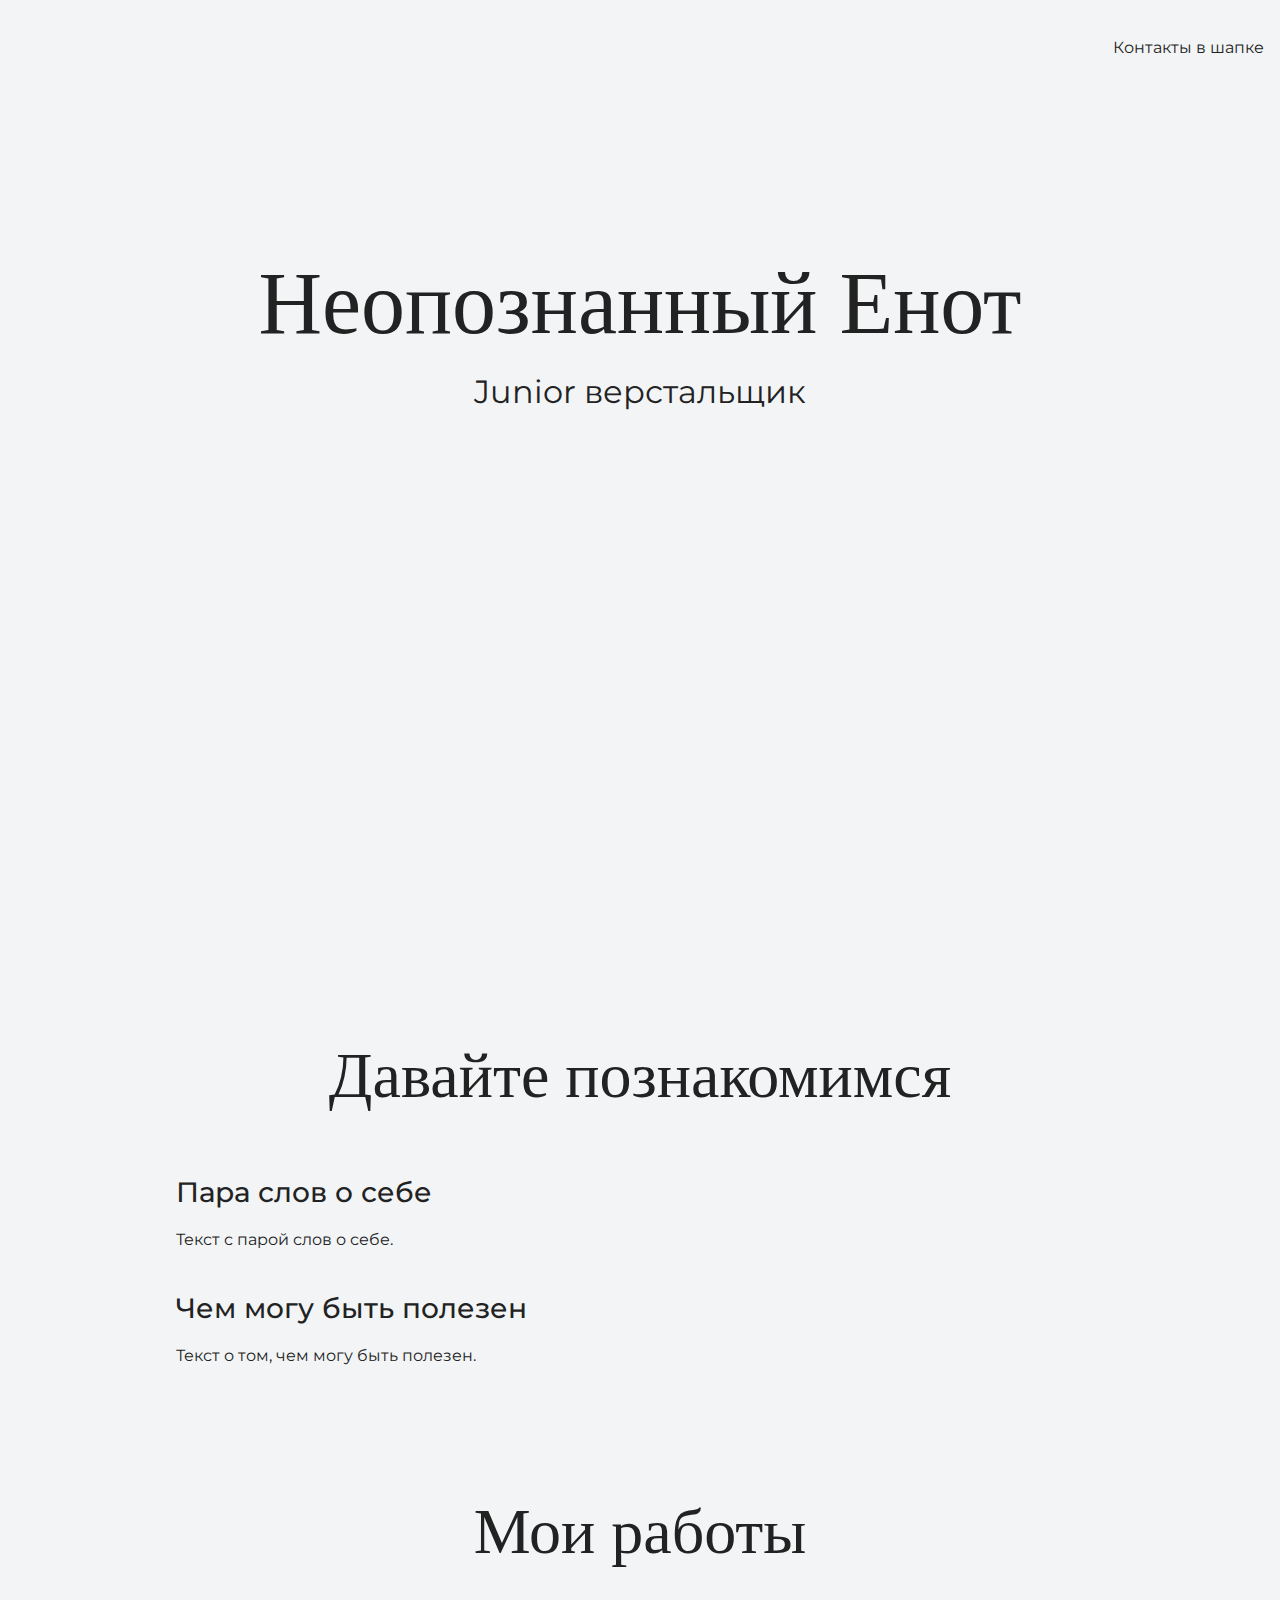
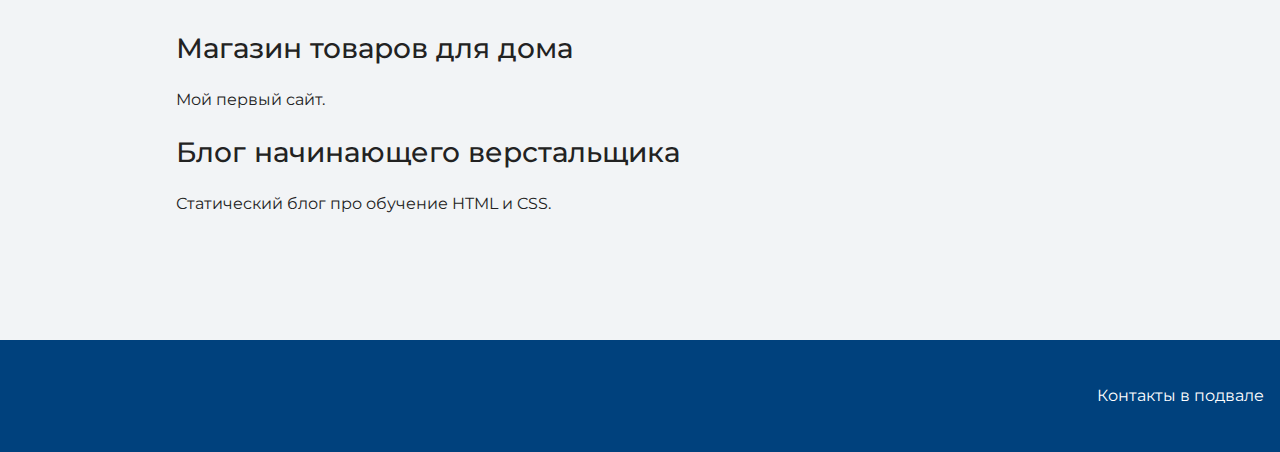
==== index.html @ 28c22894 "add fonts" ====
<!DOCTYPE html>
<html lang="ru">
  <head>
    <meta charset="UTF-8">
    <link rel="stylesheet" href="style.css">
    <link href="https://fonts.googleapis.com/css?family=Montserrat:400,500,700|Old+Standard+TT&display=swap&subset=cyrillic" rel="stylesheet">
    <title>Портфолио Junior верстальщика</title>
  </head>

  <body>
    <header class="page-header">
      <div class="container">
      Контакты в шапке
      </div>
    </header>

    <section class="hero-image">
      <div class="container">
      <h1 class="heading">Неопознанный Енот</h1>
      <p>Junior верстальщик</p>
      </div>
    </section>

    <section class="intro">
      <div class="container">
      <h2 class="subheading">Давайте познакомимся</h2>
      <h3>Пара слов о себе</h3>
      <p>Текст с парой слов о себе.</p>
      <h3>Чем могу быть полезен</h3>
      <p>Текст о том, чем могу быть полезен.</p>
      </div>
    </section>

    <section class="portfolio">
      <div class="container">
      <h2 class="subheading">Мои работы</h2>

      <h3>Магазин товаров для дома</h3>
      <p>Мой первый сайт.</p>

      <h3>Блог начинающего верстальщика</h3>
      <p>Статический блог про обучение HTML и CSS.</p>
      </div>
    </section>

    <footer class="page-footer">
      <div class="container">
      Контакты в подвале
      </div>
    </footer>
  </body>
</html>
---- style.css ----
body {
  margin: 0;
  min-width: 960px;
  font-family: "Montserrat", "Helvetica", "Arial", sans-serif;
  font-size: 16px;
  line-height: 32px;
  color: #222222;
  background-color: #f2f4f6;
  background-image: url("img/hero-bg.jpg");
  background-repeat: no-repeat;
  background-position: top center;
}

.container {
  max-width: 928px;
  margin: 0 auto;
  padding: 0 16px;
}

.page-header {
  margin: 0 0 160px;
  padding: 32px 0 32px;
}

.page-header .container,
.page-footer .container {
  max-width: 1408px;
  text-align: right;
}

.page-header a {
  margin-left: 56px;
  color: #288be6;
  text-decoration: none;
  background-repeat: no-repeat;
  background-position: left;
}

.header-email {
  padding-left: 30px;
  background-image: url("img/icon-email-header.svg");
}

.header-phone {
  padding-left: 25px;
  background-image: url("img/icon-phone-header.svg");
}

.hero-image {
  margin-bottom: 620px;
}

.hero-image .container {
  max-width: 1408px;
  text-align: center;
}

.heading {
  margin: 0 0 16px;
  font-family: "Old Standard TT", "Times", "Times New Roman", serif;
  font-size: 88px;
  line-height: 96px;
  font-weight: 400;
}

.hero-image p {
  margin: 0;
  font-size: 32px;
  line-height: 48px;
}

.intro {
  margin: 0 0 120px;
}

.subheading {
  margin: 0 0 56px;
  font-family: "Old Standard TT", "Times", "Times New Roman", serif;
  font-size: 64px;
  line-height: 80px;
  font-weight: 400;
  text-align: center;
}

.user-image {
  margin: 0 0 32px;
  text-align: center;
}

.intro h3,
.portfolio h3 {
  margin: 0 0 12px;
  font-size: 28px;
  line-height: 40px;
  font-weight: 500;
}

.intro p {
  margin: 0 0 32px;
}

.skills-list {
  margin: 0;
  padding: 0;
}

.skills-list dt {
  padding-left: 32px;
  background-repeat: no-repeat;
  background-position: left;
}

.skill-html {
  background-image: url("img/icon-html.svg");
}

.skill-css {
  background-image: url("img/icon-css.svg");
}

.level {
  margin: 4px 0 16px;
  padding: 0;
  height: 14px;
  font-size: 0;
  background-color: #ffffff;
  border: 1px solid #86c3fa;
  border-radius: 8px;
}

.level div {
  margin: 1px;
  height: 12px;
  background-color: #288be6;
  border-radius: 6px;
}

.portfolio {
  margin: 0 0 120px;
}

.projects {
  margin: 0;
  padding: 0;
  list-style: none;
}

.projects li {
  margin: 0 0 80px;
}

.project-image {
  margin: 0 0 24px;
  text-align: center;
}

.projects p {
  margin: 0 0 24px;
}

.button {
  padding: 6px 20px;
  display: inline-block;
  vertical-align: baseline;
  text-decoration: none;
  text-transform: uppercase;
  border-radius: 4px;
  background-color: #288be6;
  color: #ffffff;
}

.page-footer {
  padding: 40px 0;
  background-color: #00417d;
  color: #ffffff;
}

.page-footer a {
  margin-left: 56px;
  color: inherit;
  text-decoration: none;
  background-repeat: no-repeat;
  background-position: left;
}

.footer-email {
  padding-left: 30px;
  background-image: url("img/icon-email-footer.svg");
}

.footer-phone {
  padding-left: 25px;
  background-image: url("img/icon-phone-footer.svg");
}
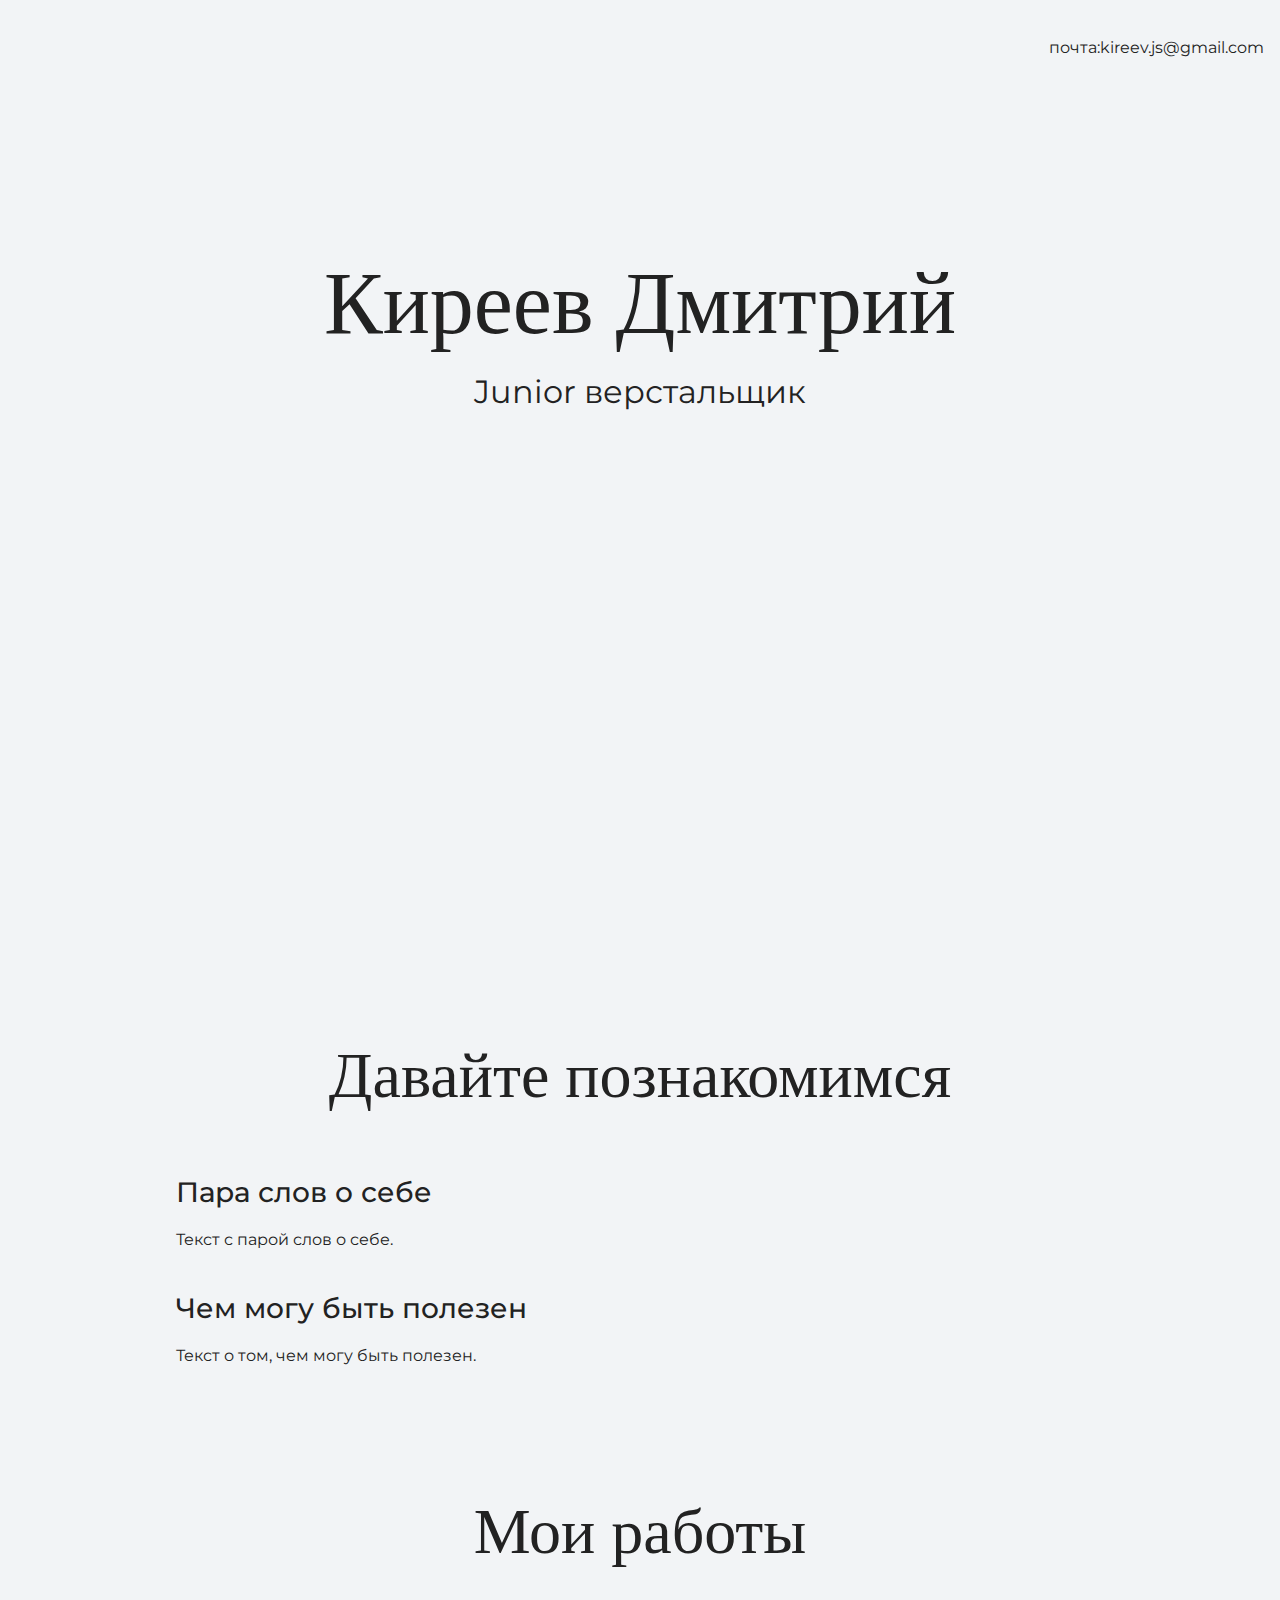
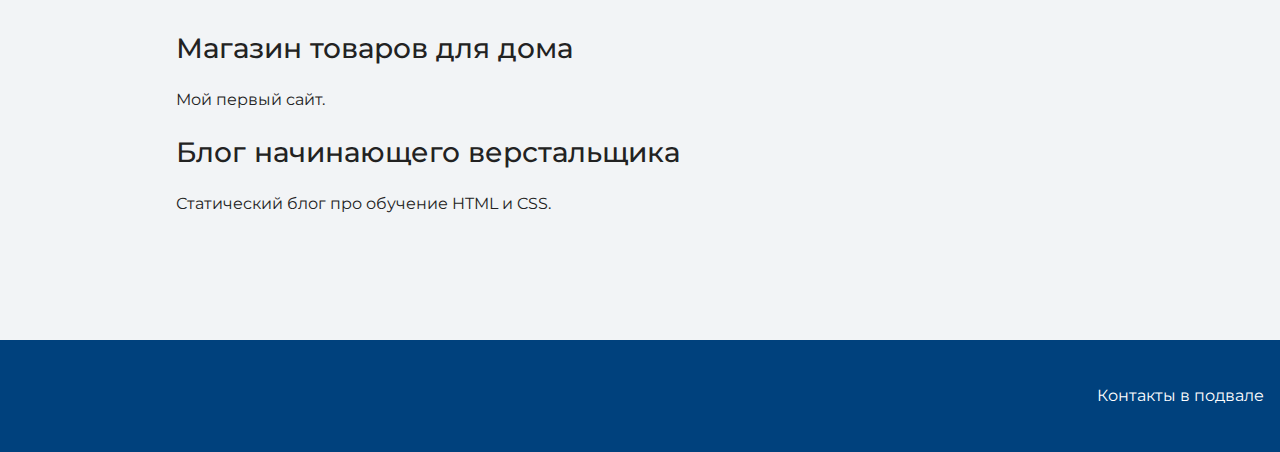
==== commit 2bd2ae2b: "add gmail" ====
--- a/index.html
+++ b/index.html
@@ -3,6 +3,7 @@
   <head>
     <meta charset="UTF-8">
     <link rel="stylesheet" href="style.css">
+    <meta name="viewport" content="width=device-width, initial-scale=1.0">
     <link href="https://fonts.googleapis.com/css?family=Montserrat:400,500,700|Old+Standard+TT&display=swap&subset=cyrillic" rel="stylesheet">
     <title>Портфолио Junior верстальщика</title>
   </head>
@@ -10,13 +11,13 @@
   <body>
     <header class="page-header">
       <div class="container">
-      Контакты в шапке
+       почта:kireev.js@gmail.com
       </div>
     </header>
 
     <section class="hero-image">
       <div class="container">
-      <h1 class="heading">Неопознанный Енот</h1>
+      <h1 class="heading">Киреев Дмитрий</h1>
       <p>Junior верстальщик</p>
       </div>
     </section>
@@ -49,4 +50,4 @@
       </div>
     </footer>
   </body>
-</html>+</html>
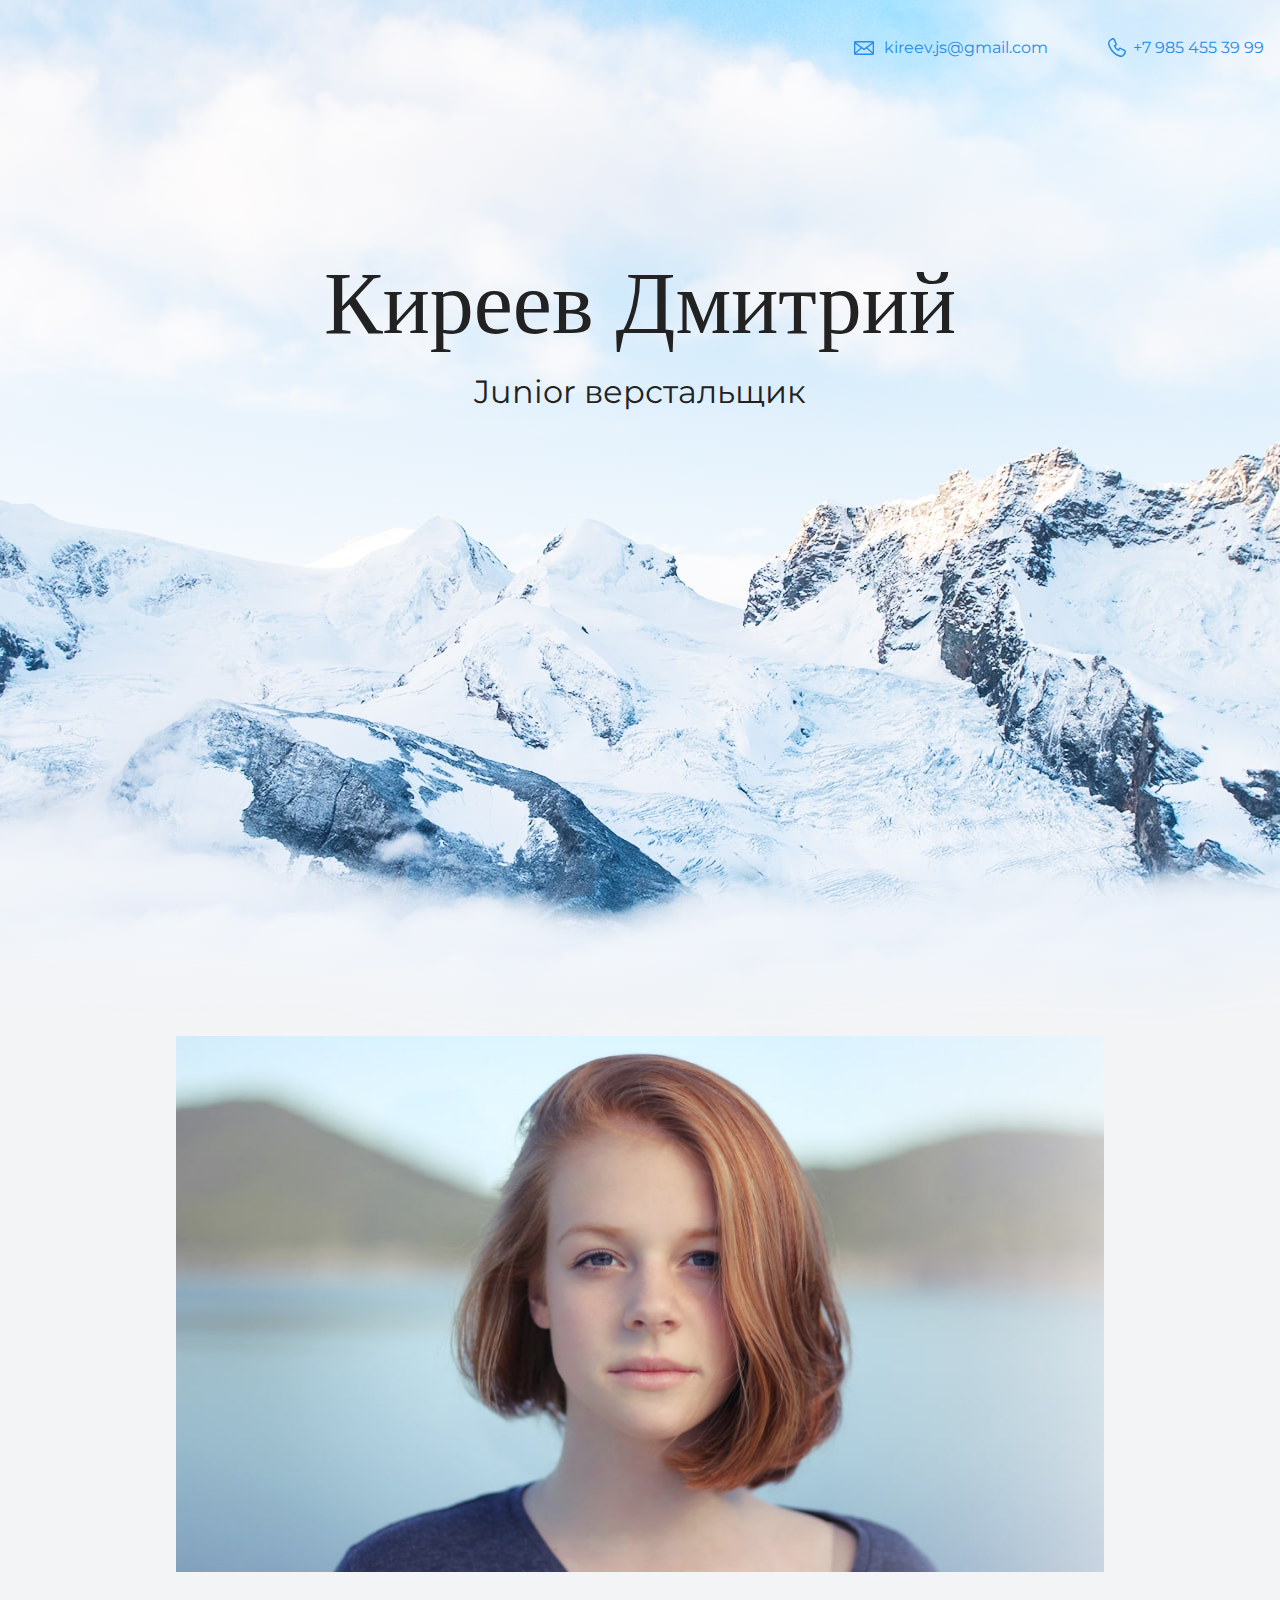
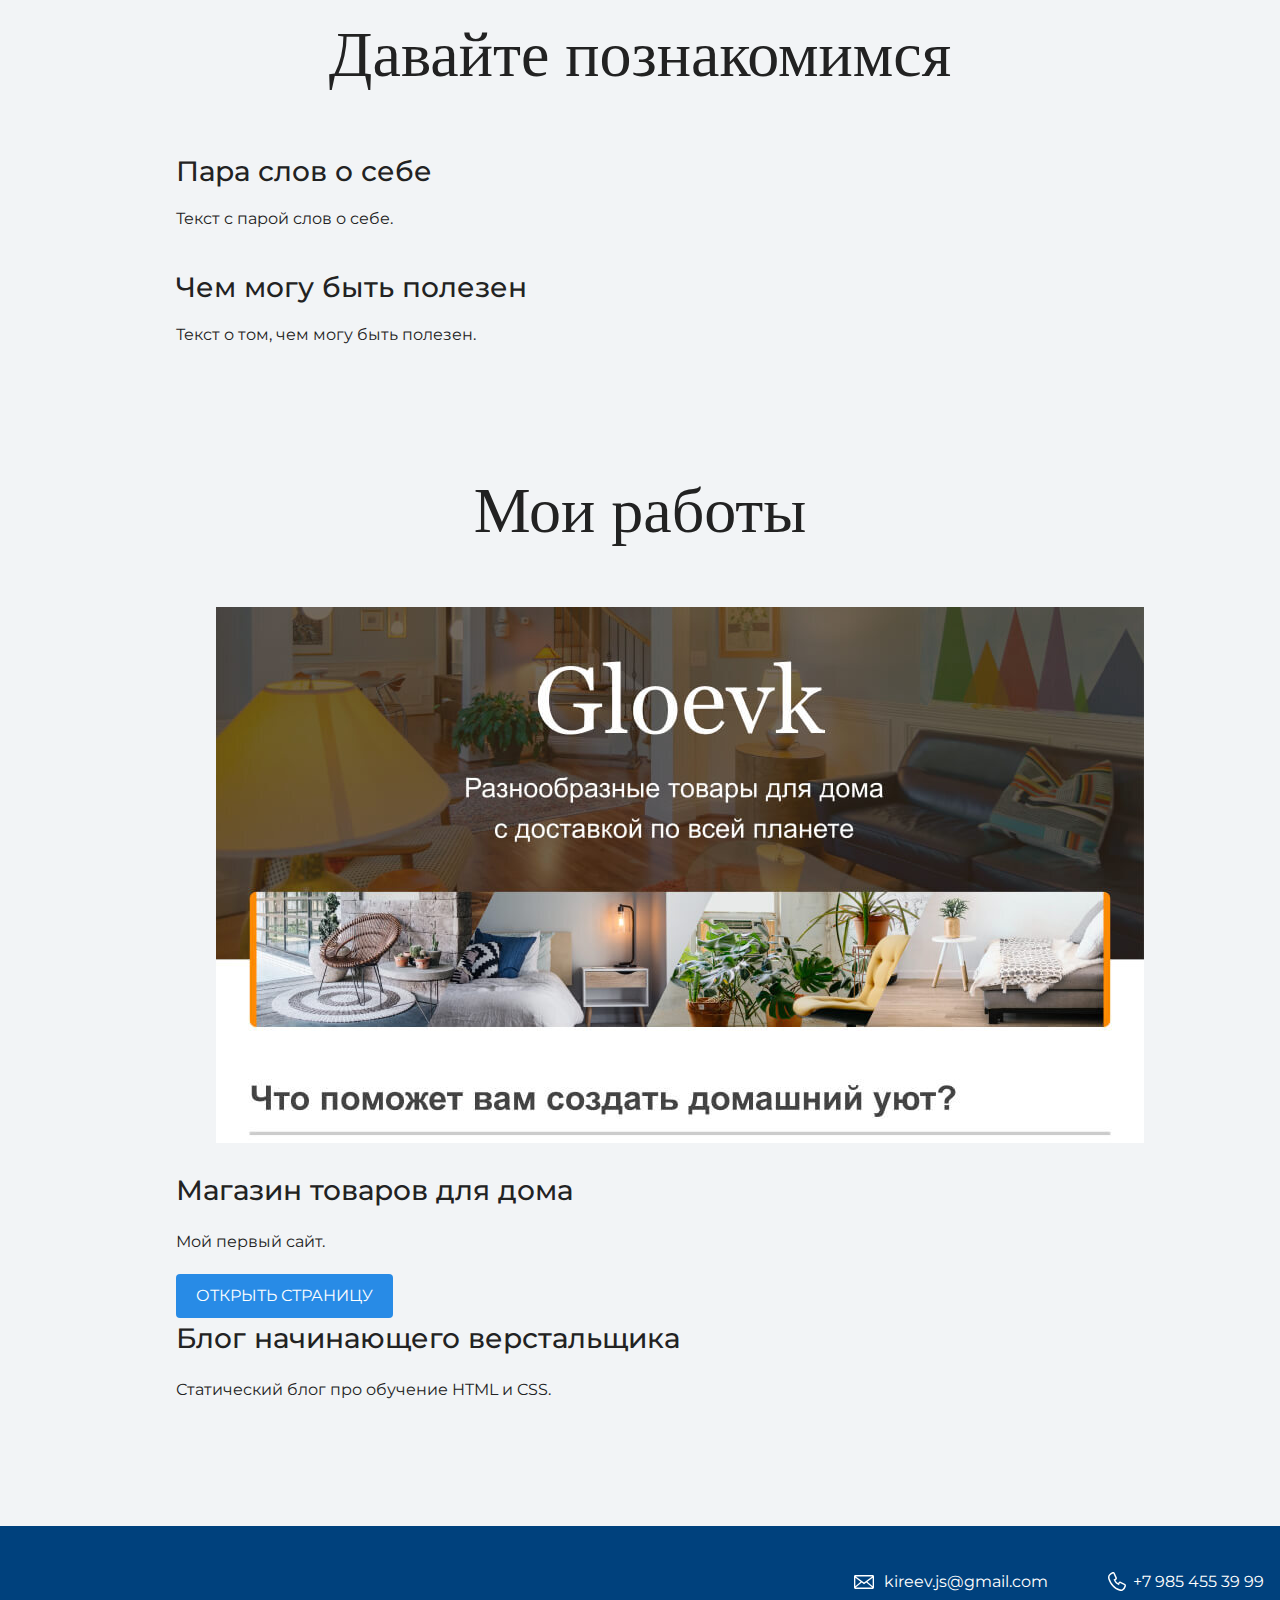
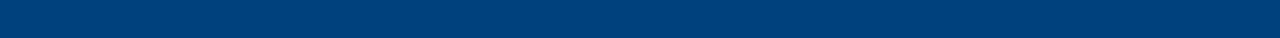
==== commit 8e8efd7c: "Update" ====
--- a/index.html
+++ b/index.html
@@ -11,7 +11,8 @@
   <body>
     <header class="page-header">
       <div class="container">
-       почта:kireev.js@gmail.com
+       <a class="header-email" href="mailto:kireev.js@gmail.com">kireev.js@gmail.com</a>
+       <a class="header-phone"href="tel:+79854553999">+7 985 455 39 99</a>
       </div>
     </header>
 
@@ -23,6 +24,9 @@
     </section>
 
     <section class="intro">
+     <figure class="user-image">
+        <img src="files/user.jpg" width="928" height="536" alt="Фотография">
+      </figure>
       <div class="container">
       <h2 class="subheading">Давайте познакомимся</h2>
       <h3>Пара слов о себе</h3>
@@ -35,9 +39,13 @@
     <section class="portfolio">
       <div class="container">
       <h2 class="subheading">Мои работы</h2>
+    <figure>
+      <img src="files/project.jpg" width="928" height="536" alt="Сайт магазина товаров для дома">
+    </figure>
 
       <h3>Магазин товаров для дома</h3>
       <p>Мой первый сайт.</p>
+      <a class="button" href="source/project/index.html">Открыть страницу</a>
 
       <h3>Блог начинающего верстальщика</h3>
       <p>Статический блог про обучение HTML и CSS.</p>
@@ -46,7 +54,8 @@
 
     <footer class="page-footer">
       <div class="container">
-      Контакты в подвале
+        <a class="footer-email" href="mailto:kireev.js@gmail.com">kireev.js@gmail.com</a>
+        <a class="footer-phone"href="tel:+79854553999">+7 985 455 39 99</a>
       </div>
     </footer>
   </body>
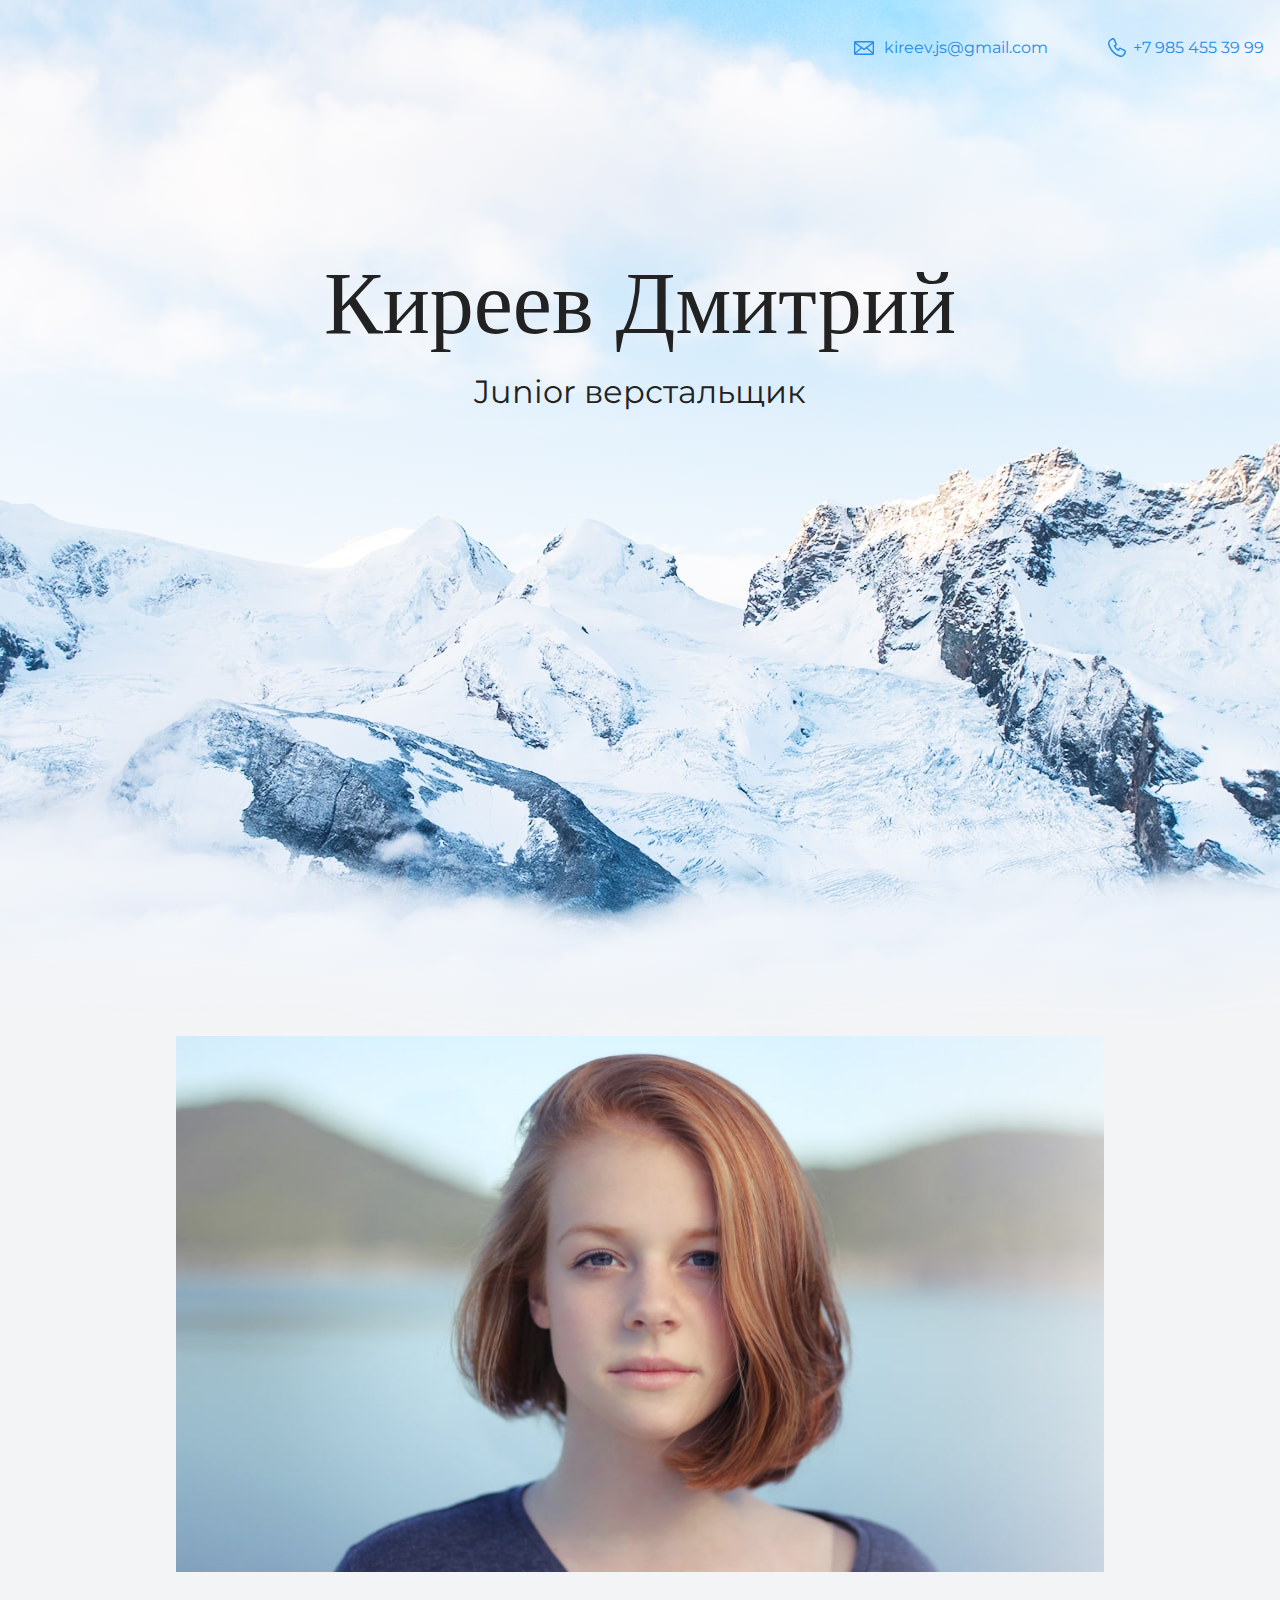
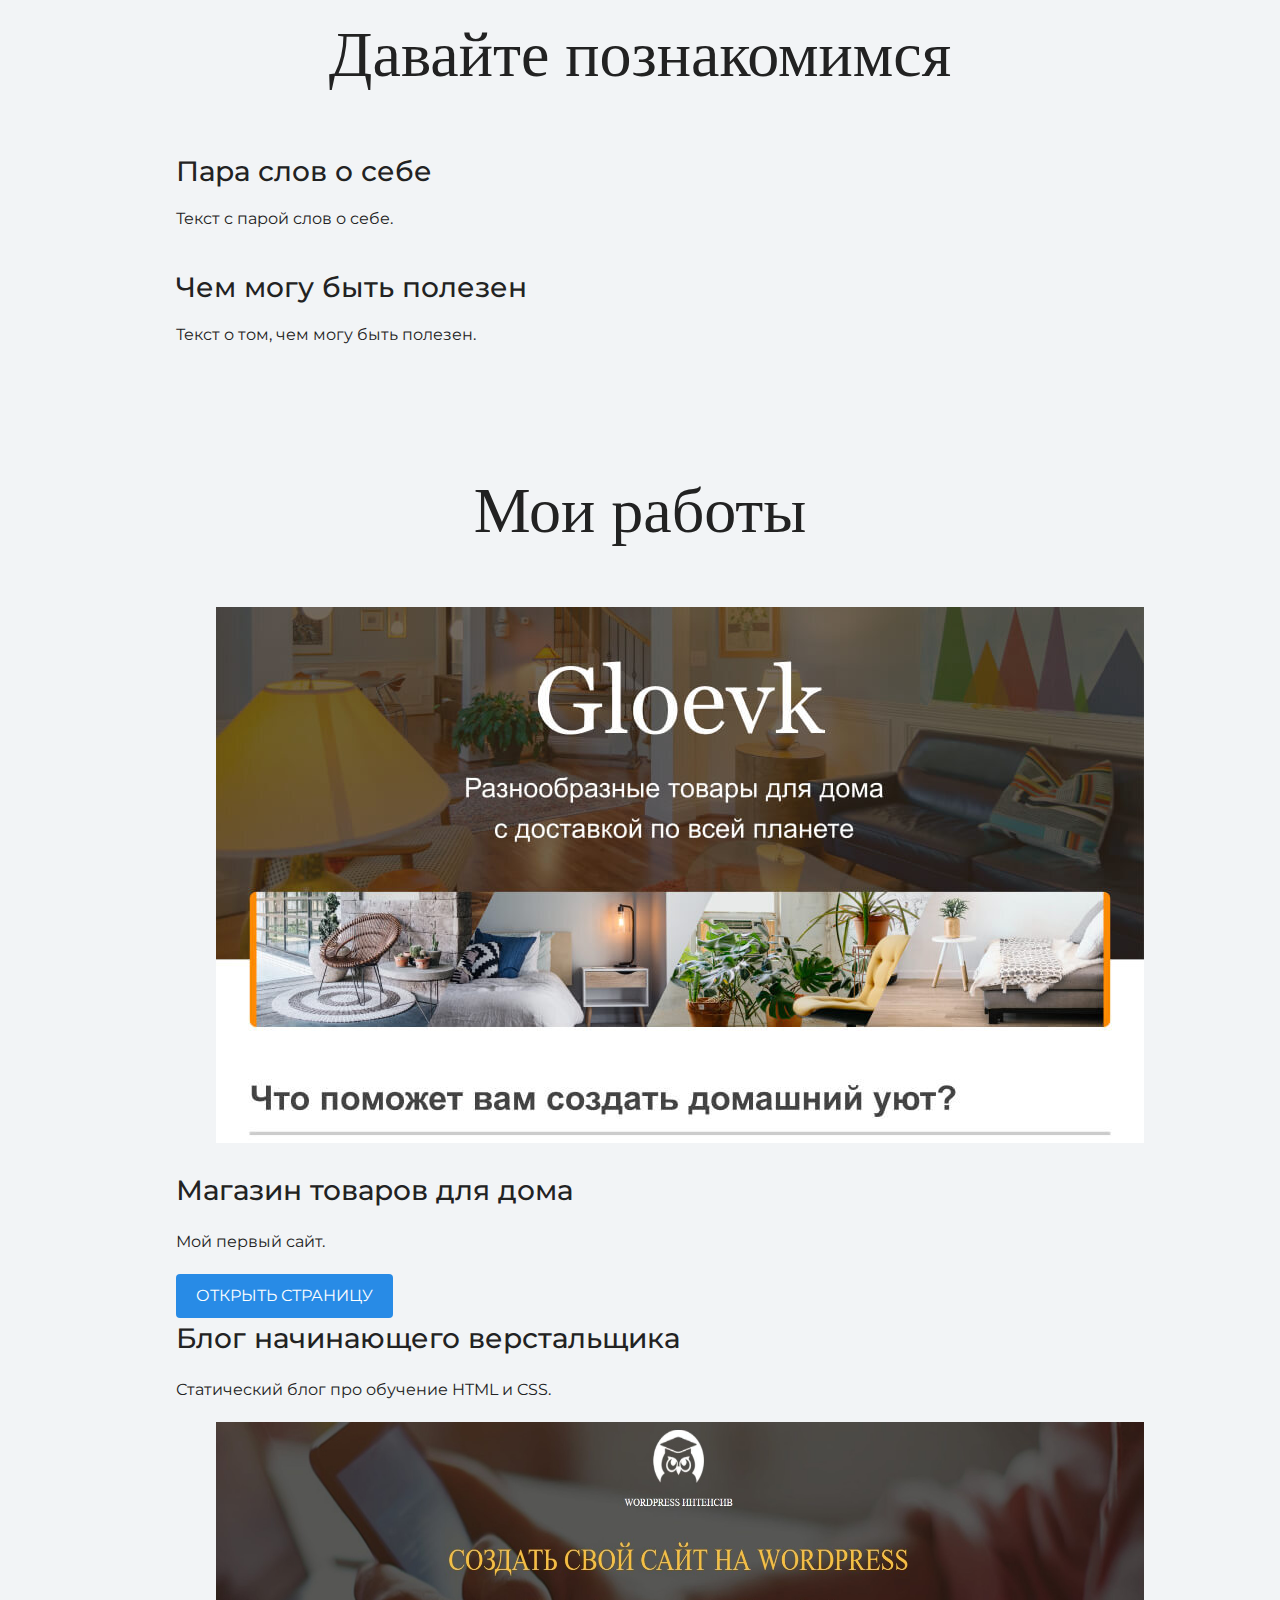
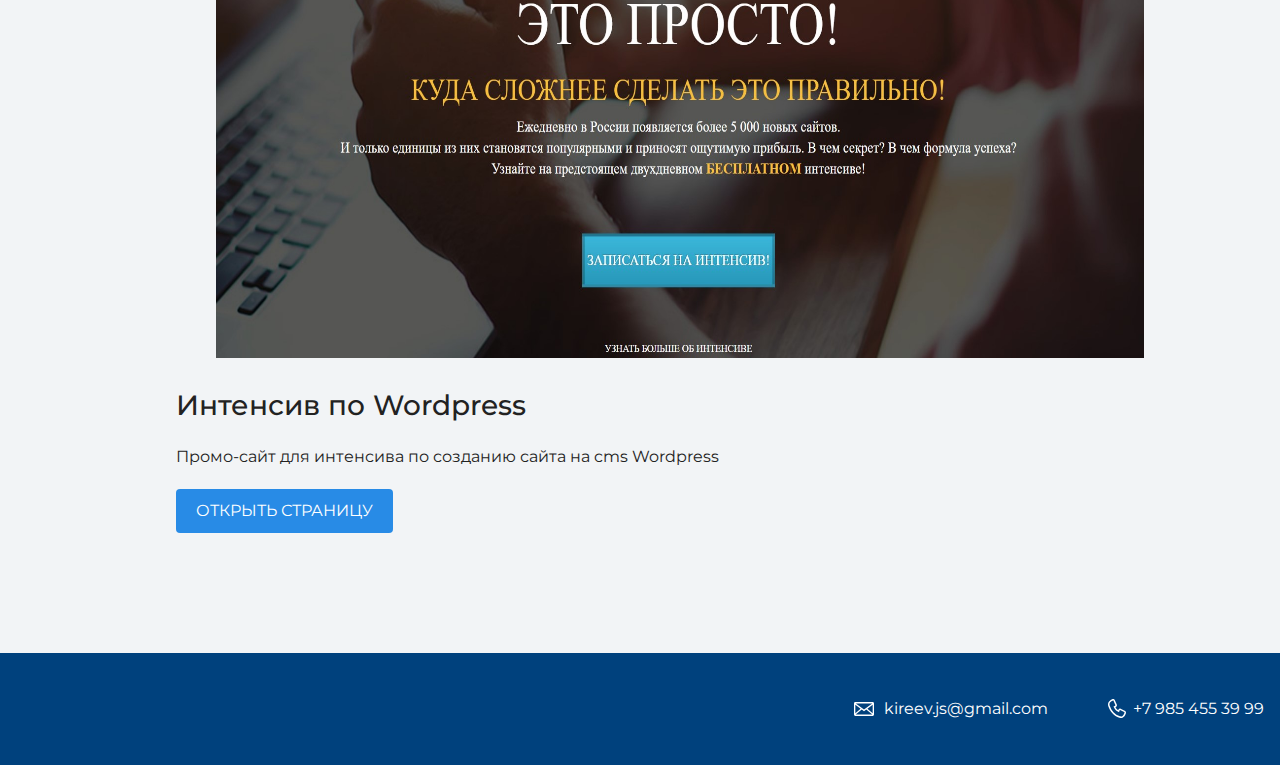
==== commit b4a25df9: "added wordpress to the project" ====
--- a/index.html
+++ b/index.html
@@ -11,15 +11,15 @@
   <body>
     <header class="page-header">
       <div class="container">
-       <a class="header-email" href="mailto:kireev.js@gmail.com">kireev.js@gmail.com</a>
-       <a class="header-phone"href="tel:+79854553999">+7 985 455 39 99</a>
+        <a class="header-email" href="mailto:kireev.js@gmail.com">kireev.js@gmail.com</a>
+        <a class="header-phone"href="tel:+79854553999">+7 985 455 39 99</a>
       </div>
     </header>
 
     <section class="hero-image">
       <div class="container">
-      <h1 class="heading">Киреев Дмитрий</h1>
-      <p>Junior верстальщик</p>
+        <h1 class="heading">Киреев Дмитрий</h1>
+          <p>Junior верстальщик</p>
       </div>
     </section>
 
@@ -28,27 +28,35 @@
         <img src="files/user.jpg" width="928" height="536" alt="Фотография">
       </figure>
       <div class="container">
-      <h2 class="subheading">Давайте познакомимся</h2>
-      <h3>Пара слов о себе</h3>
-      <p>Текст с парой слов о себе.</p>
-      <h3>Чем могу быть полезен</h3>
-      <p>Текст о том, чем могу быть полезен.</p>
+        <h2 class="subheading">Давайте познакомимся</h2>
+          <h3>Пара слов о себе</h3>
+            <p>Текст с парой слов о себе.</p>
+          <h3>Чем могу быть полезен</h3>
+            <p>Текст о том, чем могу быть полезен.</p>
       </div>
     </section>
 
     <section class="portfolio">
       <div class="container">
-      <h2 class="subheading">Мои работы</h2>
-    <figure>
-      <img src="files/project.jpg" width="928" height="536" alt="Сайт магазина товаров для дома">
-    </figure>
+        <h2 class="subheading">Мои работы</h2>
+          <figure>
+            <img src="files/project.jpg" width="928" height="536" alt="Сайт магазина товаров для дома">
+           </figure>
 
-      <h3>Магазин товаров для дома</h3>
-      <p>Мой первый сайт.</p>
-      <a class="button" href="source/project/index.html">Открыть страницу</a>
+         <h3>Магазин товаров для дома</h3>
+           <p>Мой первый сайт.</p>
+            <a class="button" href="source/project/index.html">Открыть страницу</a>
 
-      <h3>Блог начинающего верстальщика</h3>
-      <p>Статический блог про обучение HTML и CSS.</p>
+         <h3>Блог начинающего верстальщика</h3>
+          <p>Статический блог про обучение HTML и CSS.</p>
+
+          <figure>
+            <img src="files/wordpress.jpg" width="928" height="536" alt="Сайт интенсива по Wordpress">
+          </figure>
+
+         <h3>Интенсив по Wordpress</h3>
+           <p>Промо-сайт для интенсива по созданию сайта на cms Wordpress</p>
+           <a class="button" href="source/Wordpress/index.html">Открыть страницу</a>
       </div>
     </section>
 
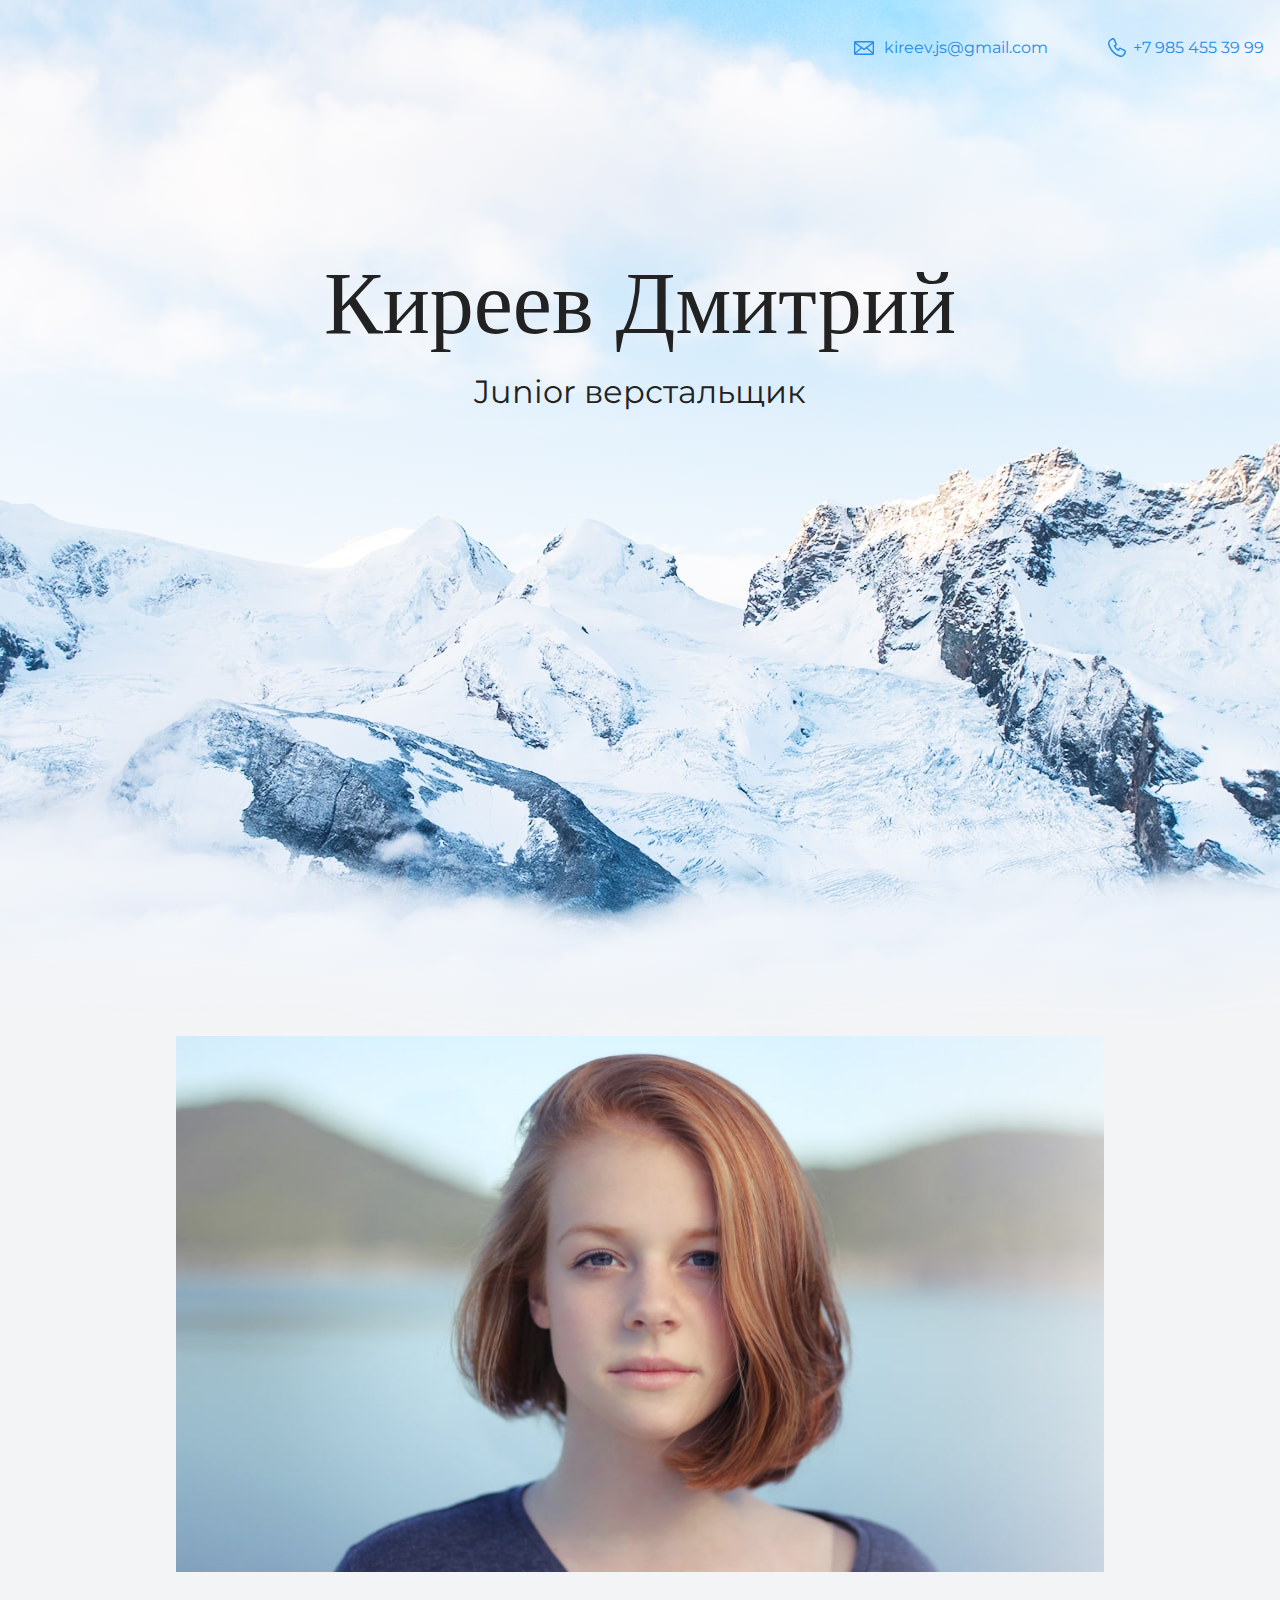
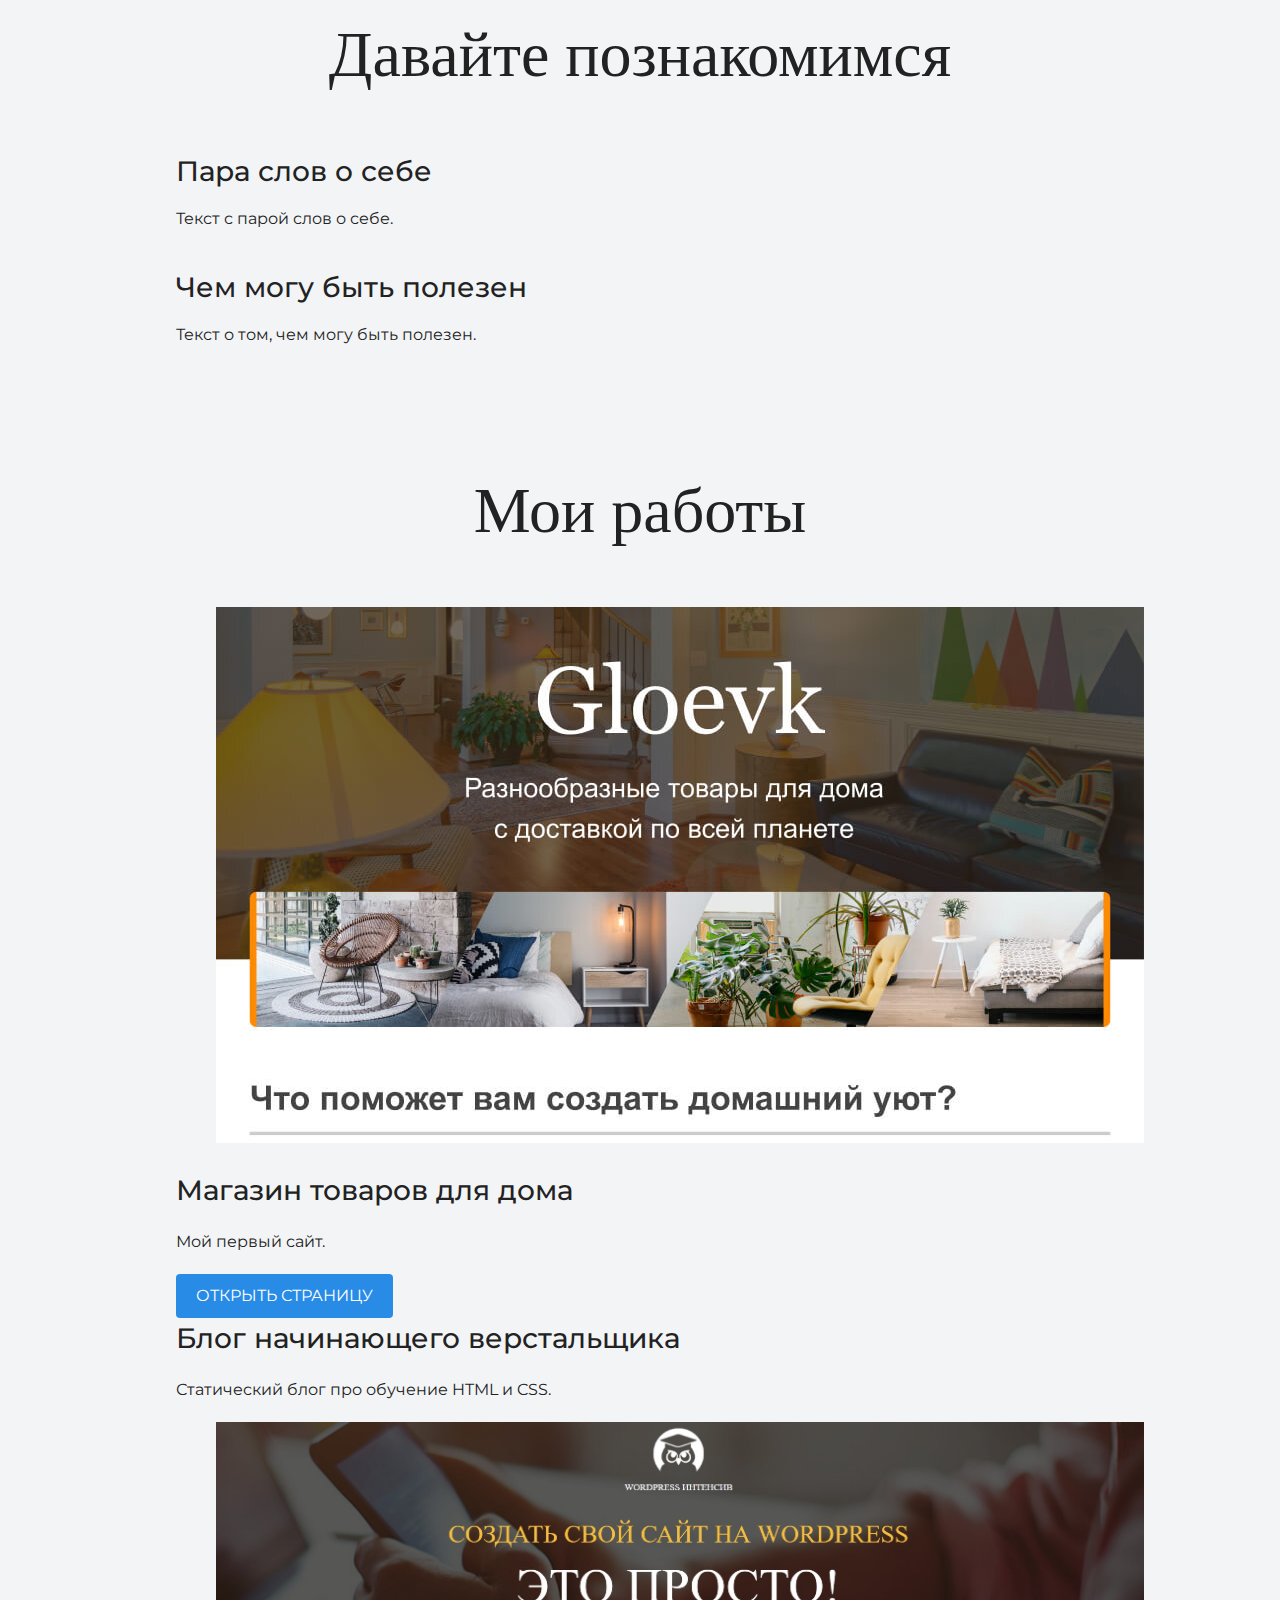
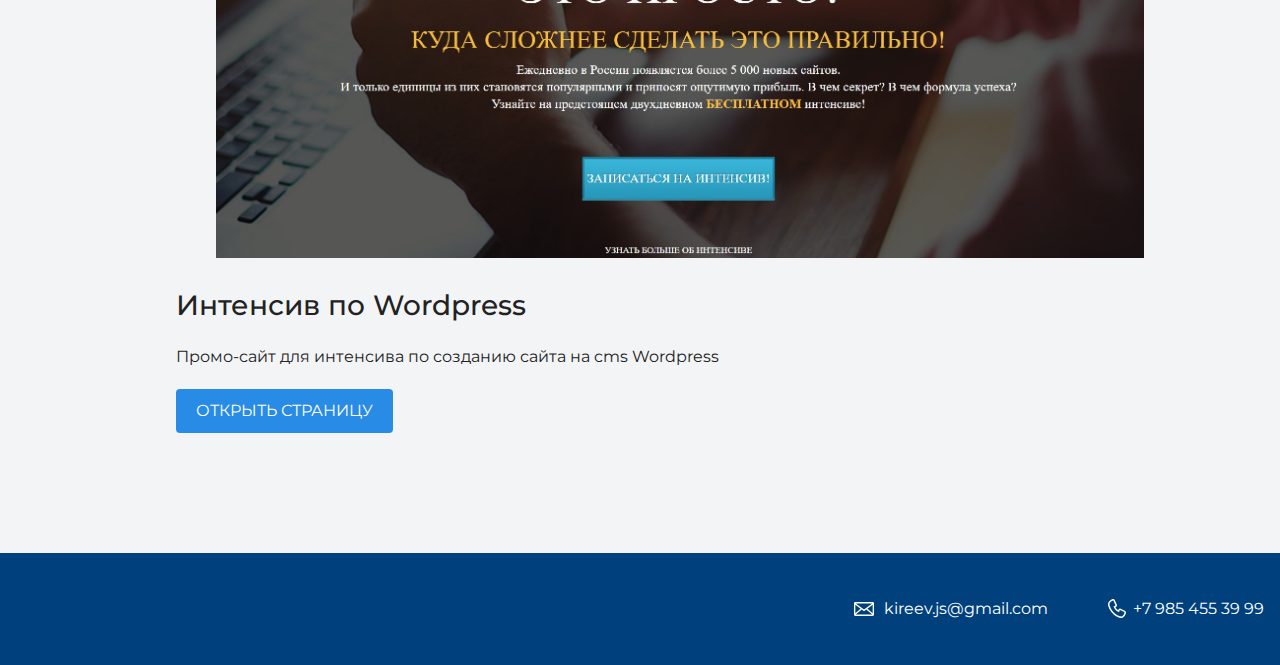
==== commit 7caf28c1: "<img src="files/wordpress.jpg" width="928" height="436"" ====
--- a/index.html
+++ b/index.html
@@ -51,7 +51,7 @@
           <p>Статический блог про обучение HTML и CSS.</p>
 
           <figure>
-            <img src="files/wordpress.jpg" width="928" height="536" alt="Сайт интенсива по Wordpress">
+            <img src="files/wordpress.jpg" width="928" height="436" alt="Сайт интенсива по Wordpress">
           </figure>
 
          <h3>Интенсив по Wordpress</h3>
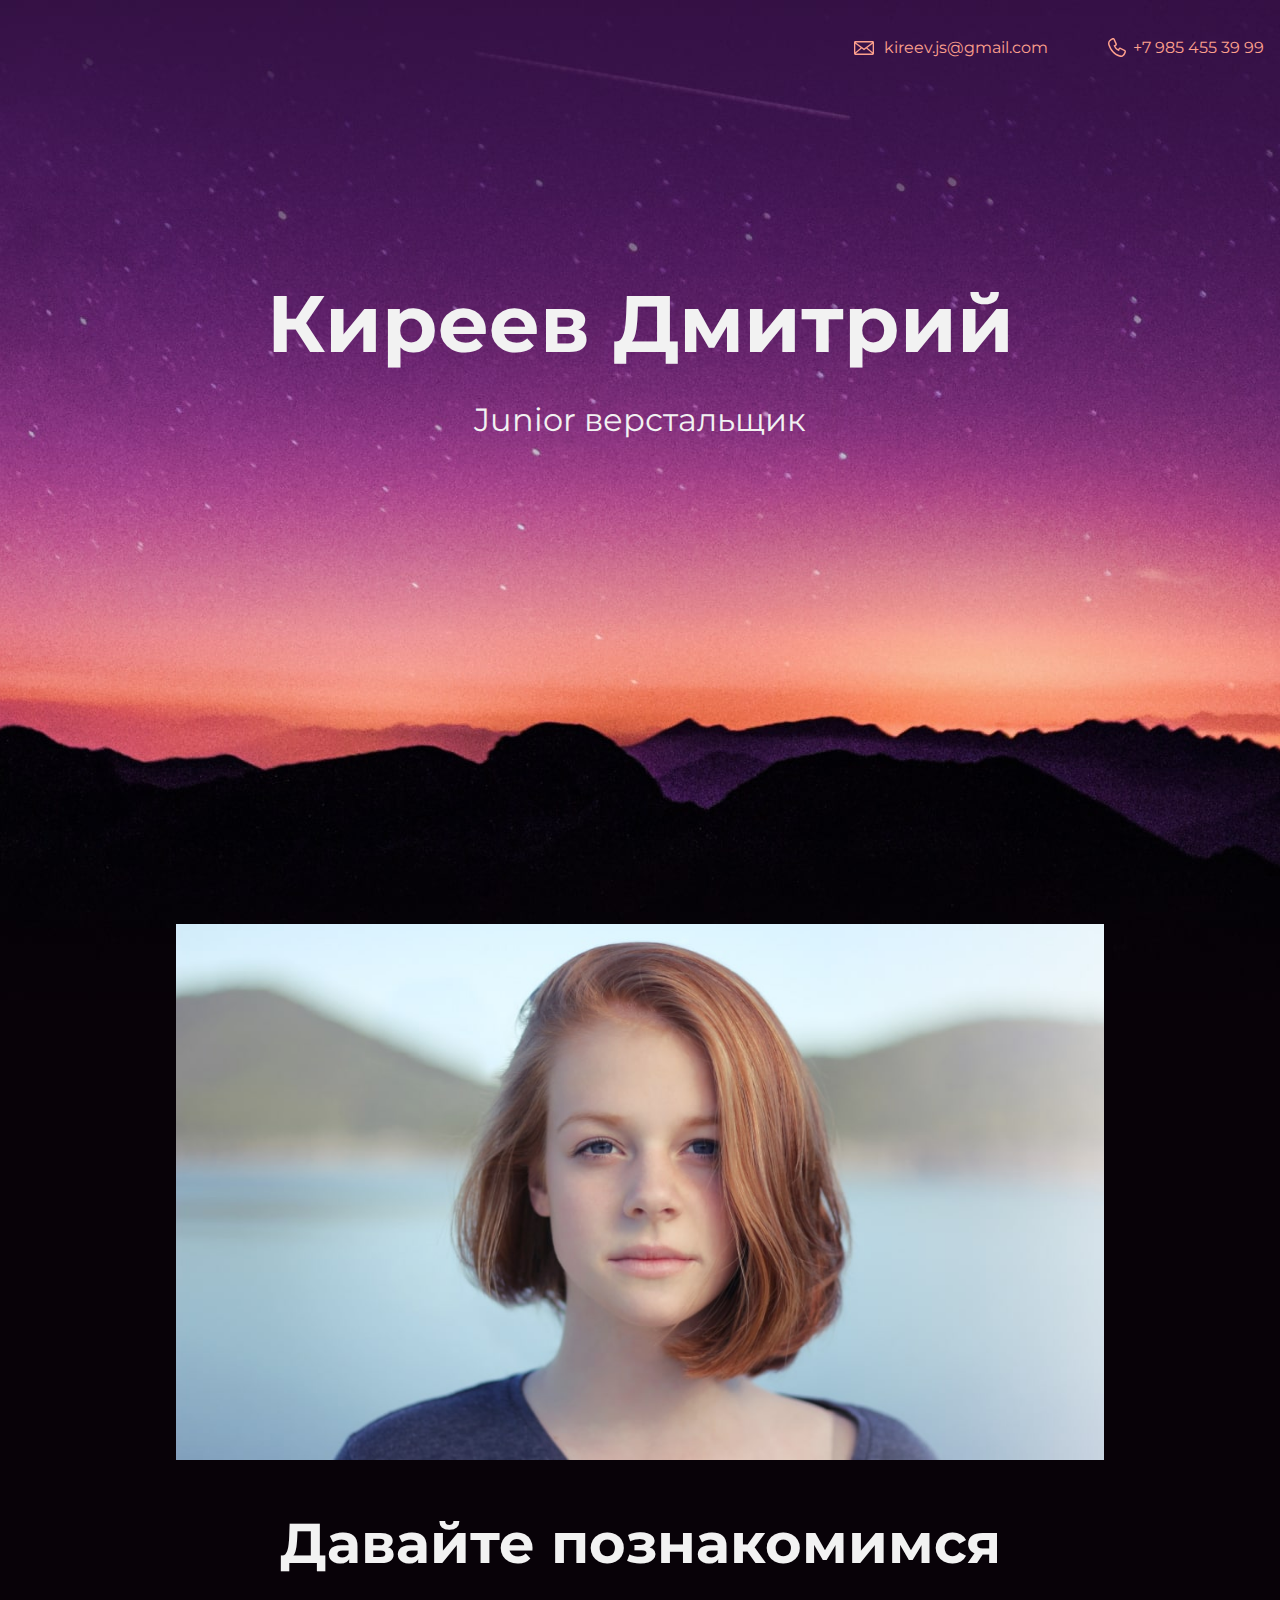
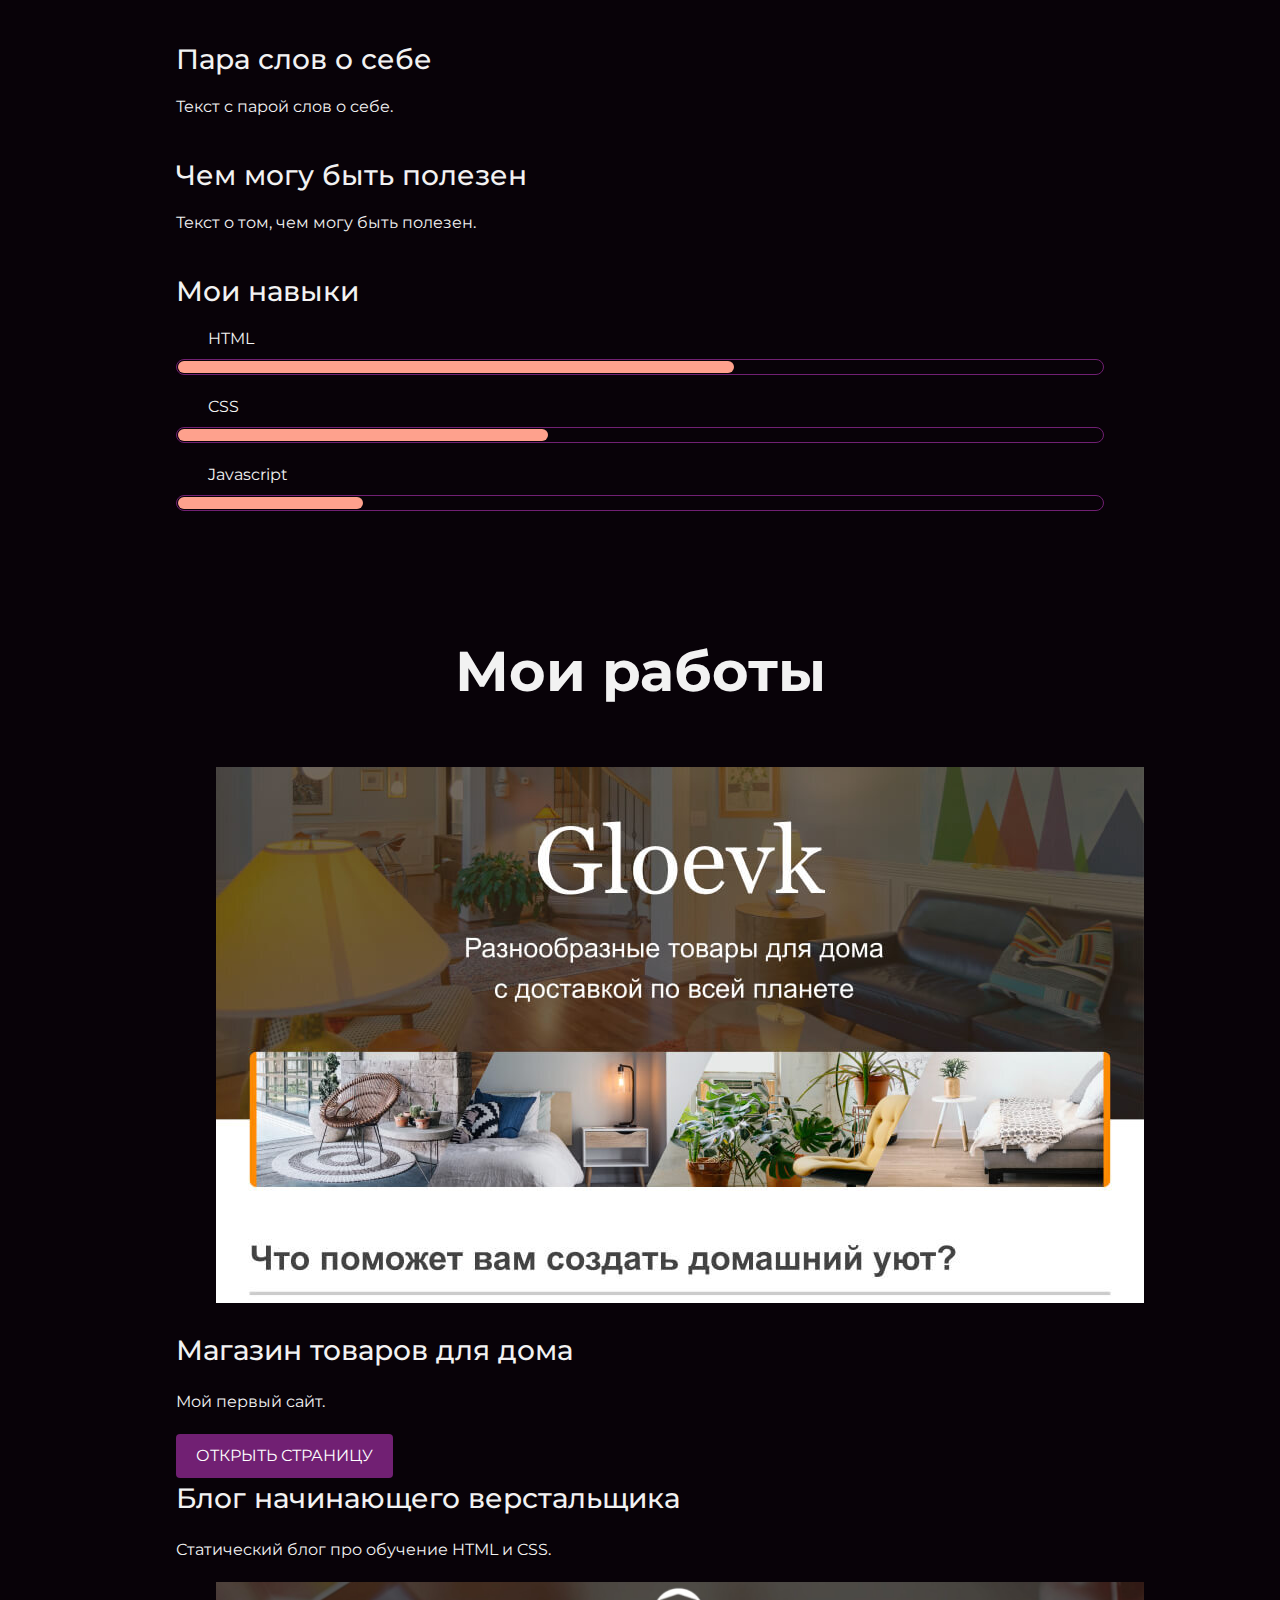
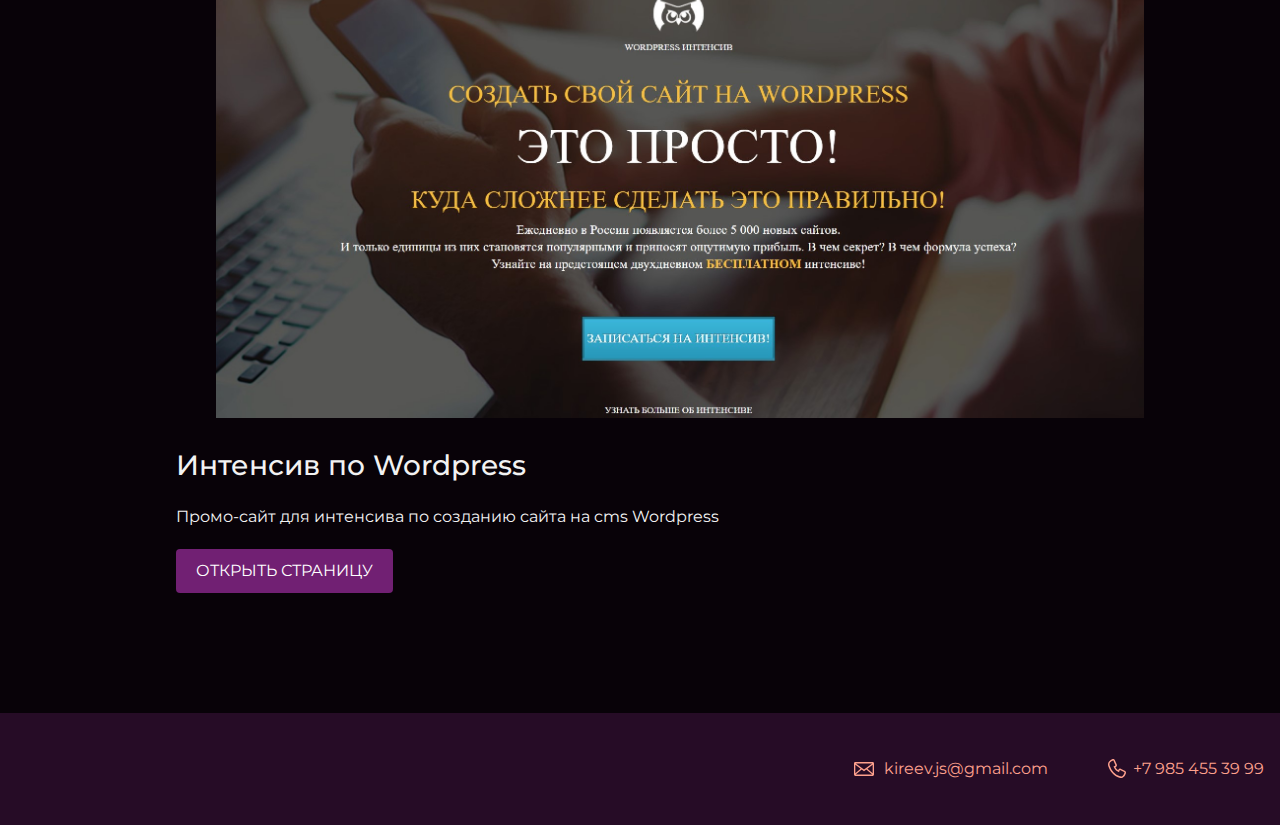
==== commit 5b0c4d25: "add skills and dark-theme" ====
--- a/index.html
+++ b/index.html
@@ -29,10 +29,28 @@
       </figure>
       <div class="container">
         <h2 class="subheading">Давайте познакомимся</h2>
+        <div>
           <h3>Пара слов о себе</h3>
             <p>Текст с парой слов о себе.</p>
+        </div>
+        <div>
           <h3>Чем могу быть полезен</h3>
             <p>Текст о том, чем могу быть полезен.</p>
+        </div>
+
+      <div class="skills">
+        <h3>Мои навыки</h3>
+        <dl class="skills-list">
+          <dt class="skills-html">HTML</dt>
+          <dd class="level"><div style="width: 60%;">60%</div></dd>
+          <dt class="skills-css">CSS</dt>
+          <dd class="level"><div style="width: 40%;">40%</div></dd>
+          <dt class="skills-js">Javascript</dt>
+          <dd class="level"><div style="width: 20%;">20%</div></dd>
+        </dl>
+      </div>
+
+
       </div>
     </section>
 
--- a/style.css
+++ b/style.css
@@ -4,8 +4,8 @@
   font-family: "Montserrat", "Helvetica", "Arial", sans-serif;
   font-size: 16px;
   line-height: 32px;
-  color: #222222;
-  background-color: #f2f4f6;
+  color: #f2f2f2;
+  background-color: #080208;
   background-image: url("img/hero-bg.jpg");
   background-repeat: no-repeat;
   background-position: top center;
@@ -18,7 +18,7 @@
 }
 
 .page-header {
-  margin: 0 0 160px;
+  margin: 0 0 180px;
   padding: 32px 0 32px;
 }
 
@@ -30,7 +30,7 @@
 
 .page-header a {
   margin-left: 56px;
-  color: #288be6;
+  color: #fea18d;
   text-decoration: none;
   background-repeat: no-repeat;
   background-position: left;
@@ -38,16 +38,16 @@
 
 .header-email {
   padding-left: 30px;
-  background-image: url("img/icon-email-header.svg");
+  background-image: url("img/icon-email.svg");
 }
 
 .header-phone {
   padding-left: 25px;
-  background-image: url("img/icon-phone-header.svg");
+  background-image: url("img/icon-phone.svg");
 }
 
 .hero-image {
-  margin-bottom: 620px;
+  margin-bottom: 480px;
 }
 
 .hero-image .container {
@@ -56,11 +56,9 @@
 }
 
 .heading {
-  margin: 0 0 16px;
-  font-family: "Old Standard TT", "Times", "Times New Roman", serif;
-  font-size: 88px;
+  margin: 0 0 24px;
+  font-size: 80px;
   line-height: 96px;
-  font-weight: 400;
 }
 
 .hero-image p {
@@ -75,10 +73,8 @@
 
 .subheading {
   margin: 0 0 56px;
-  font-family: "Old Standard TT", "Times", "Times New Roman", serif;
-  font-size: 64px;
+  font-size: 56px;
   line-height: 80px;
-  font-weight: 400;
   text-align: center;
 }
 
@@ -123,15 +119,15 @@
   padding: 0;
   height: 14px;
   font-size: 0;
-  background-color: #ffffff;
-  border: 1px solid #86c3fa;
+  background-color: #080208;
+  border: 1px solid #712073;
   border-radius: 8px;
 }
 
 .level div {
   margin: 1px;
   height: 12px;
-  background-color: #288be6;
+  background-color: #fea18d;
   border-radius: 6px;
 }
 
@@ -165,19 +161,18 @@
   text-decoration: none;
   text-transform: uppercase;
   border-radius: 4px;
-  background-color: #288be6;
+  background-color: #712073;
   color: #ffffff;
 }
 
 .page-footer {
   padding: 40px 0;
-  background-color: #00417d;
-  color: #ffffff;
+  background-color: #260c26;
 }
 
 .page-footer a {
   margin-left: 56px;
-  color: inherit;
+  color: #fea18d;
   text-decoration: none;
   background-repeat: no-repeat;
   background-position: left;
@@ -185,10 +180,10 @@
 
 .footer-email {
   padding-left: 30px;
-  background-image: url("img/icon-email-footer.svg");
+  background-image: url("img/icon-email.svg");
 }
 
 .footer-phone {
   padding-left: 25px;
-  background-image: url("img/icon-phone-footer.svg");
+  background-image: url("img/icon-phone.svg");
 }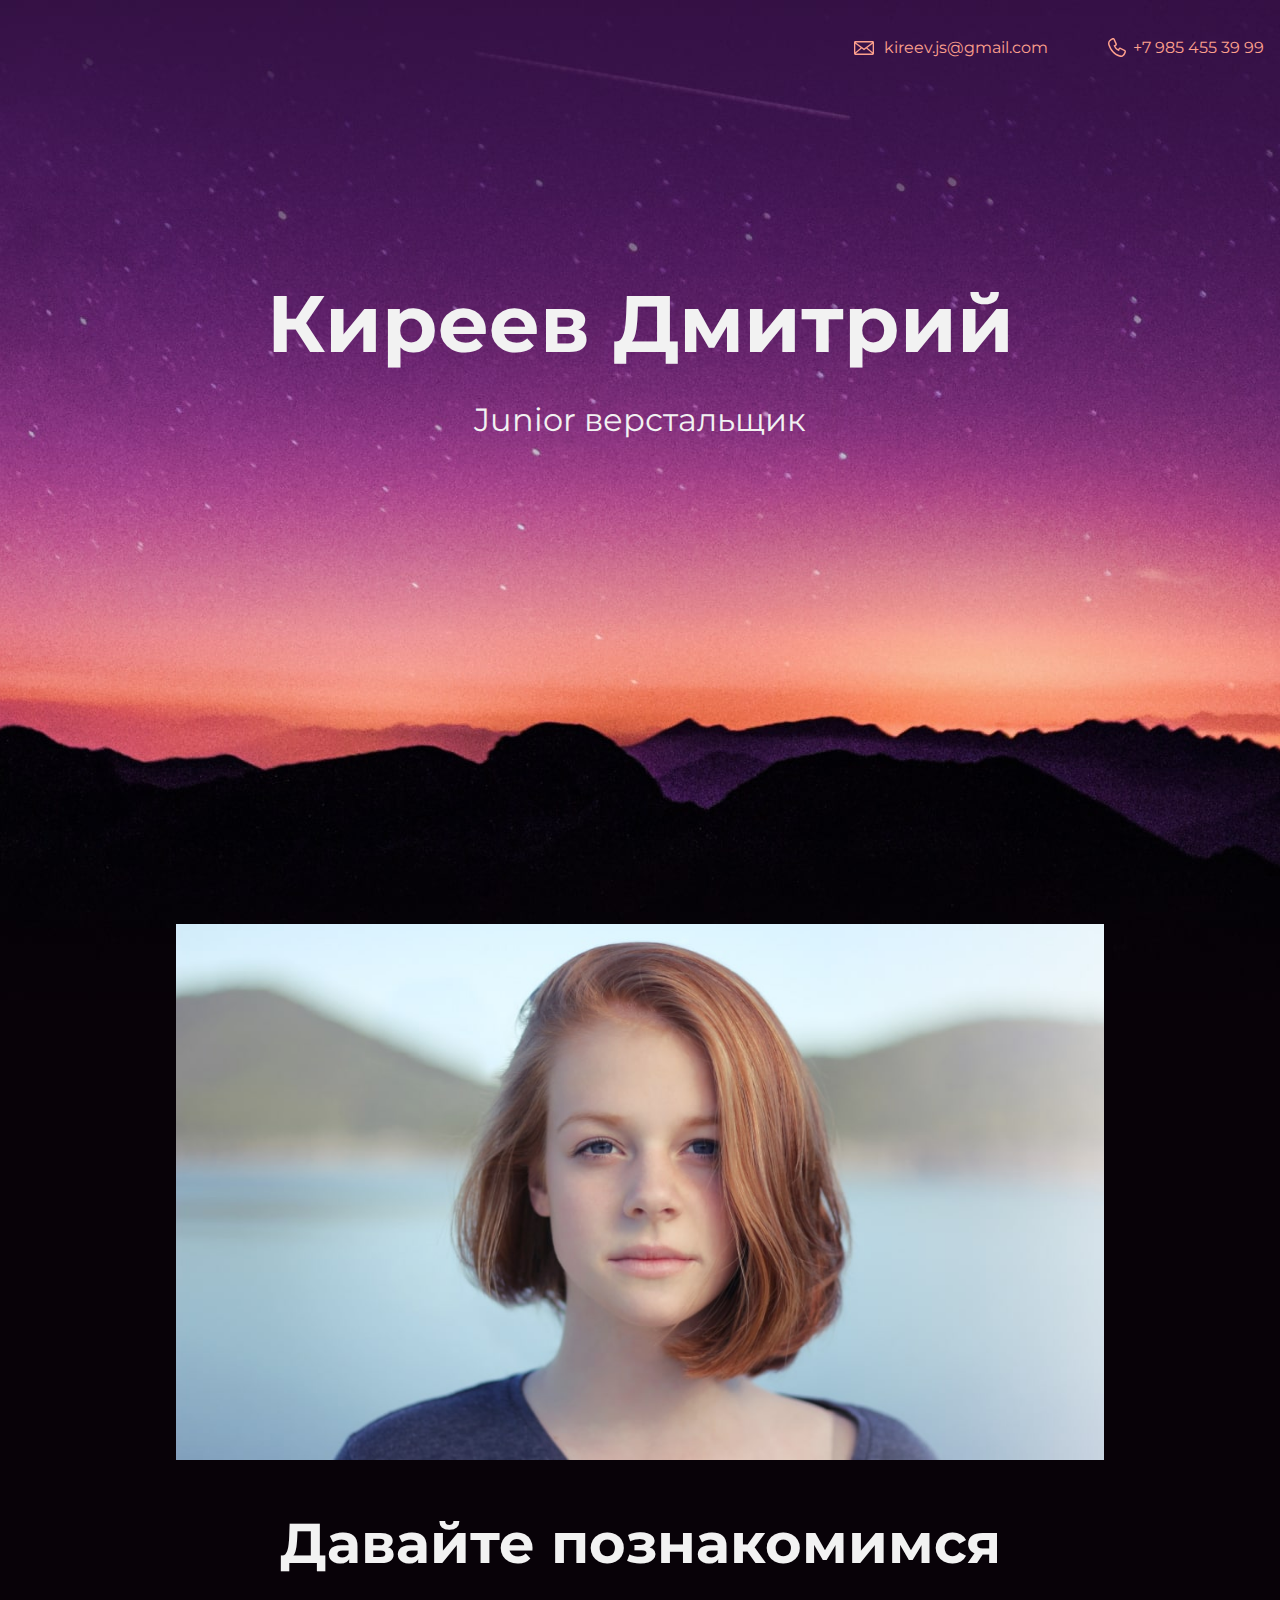
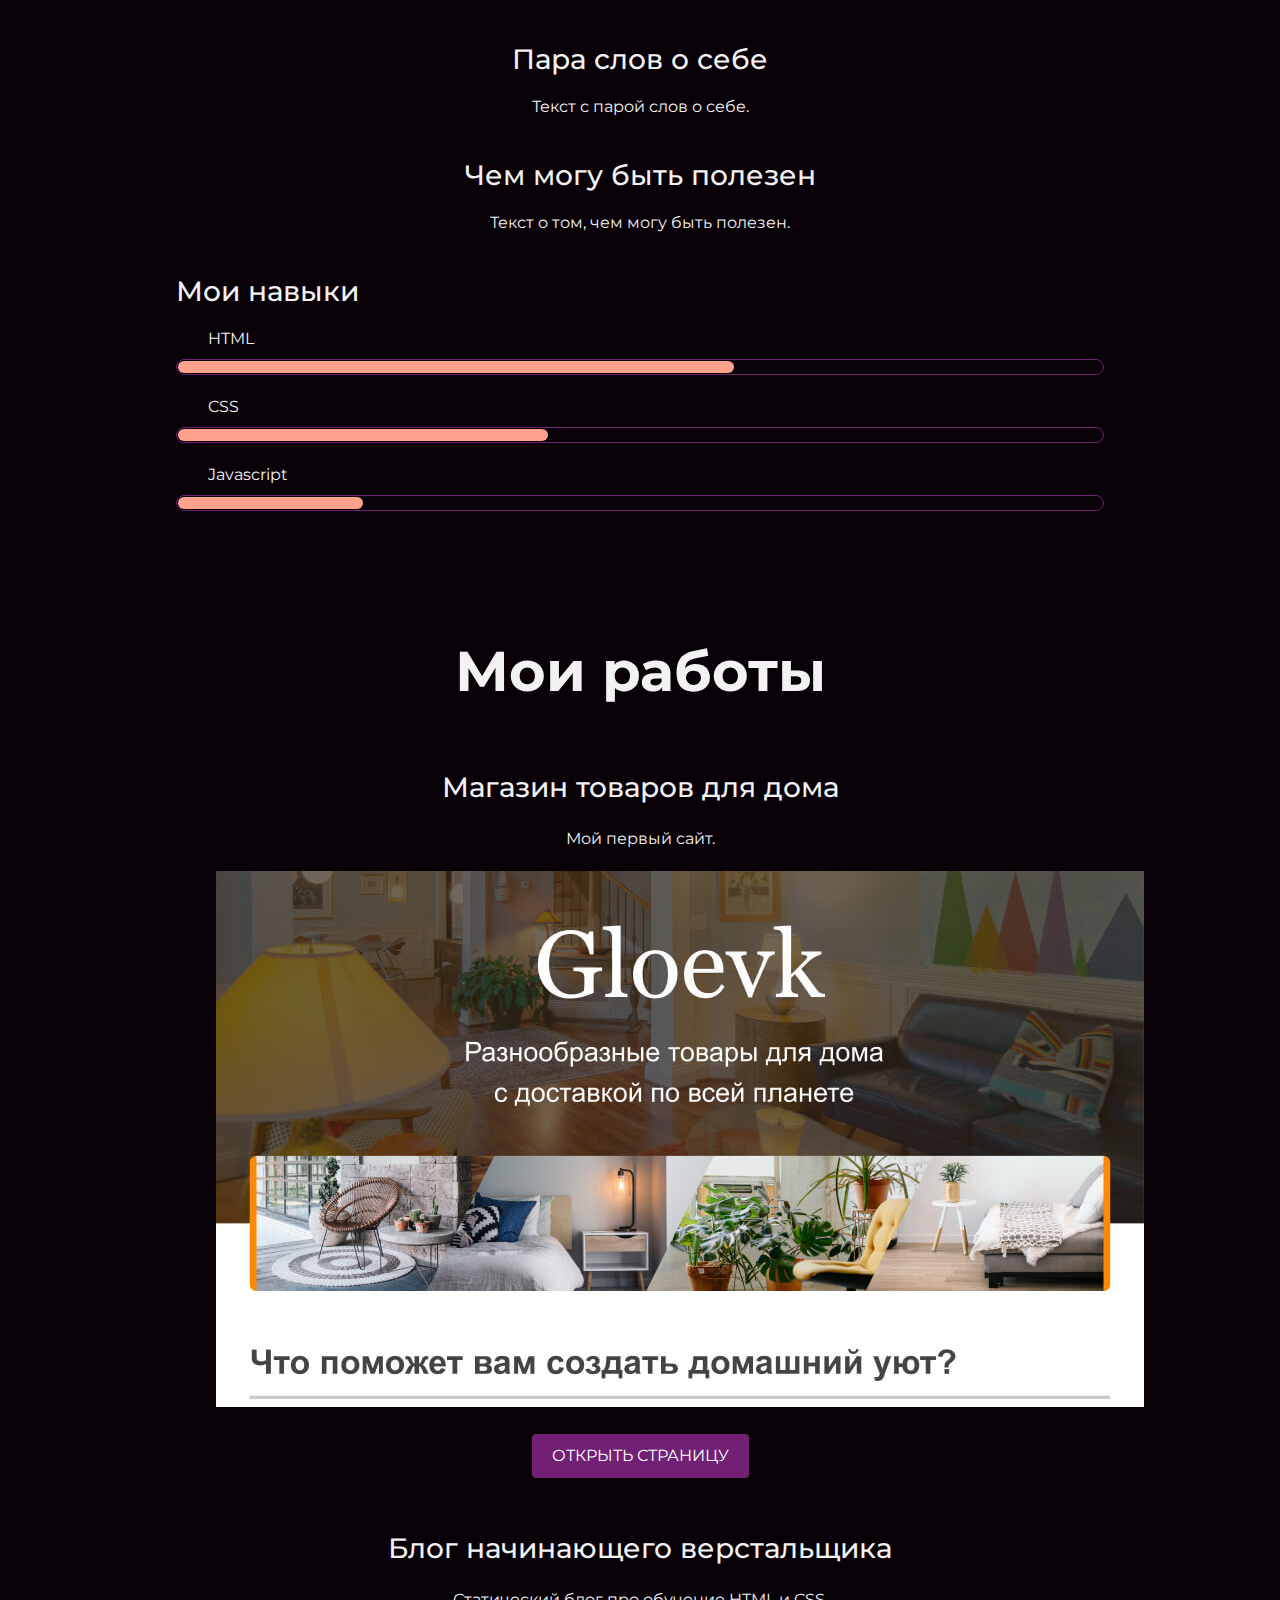
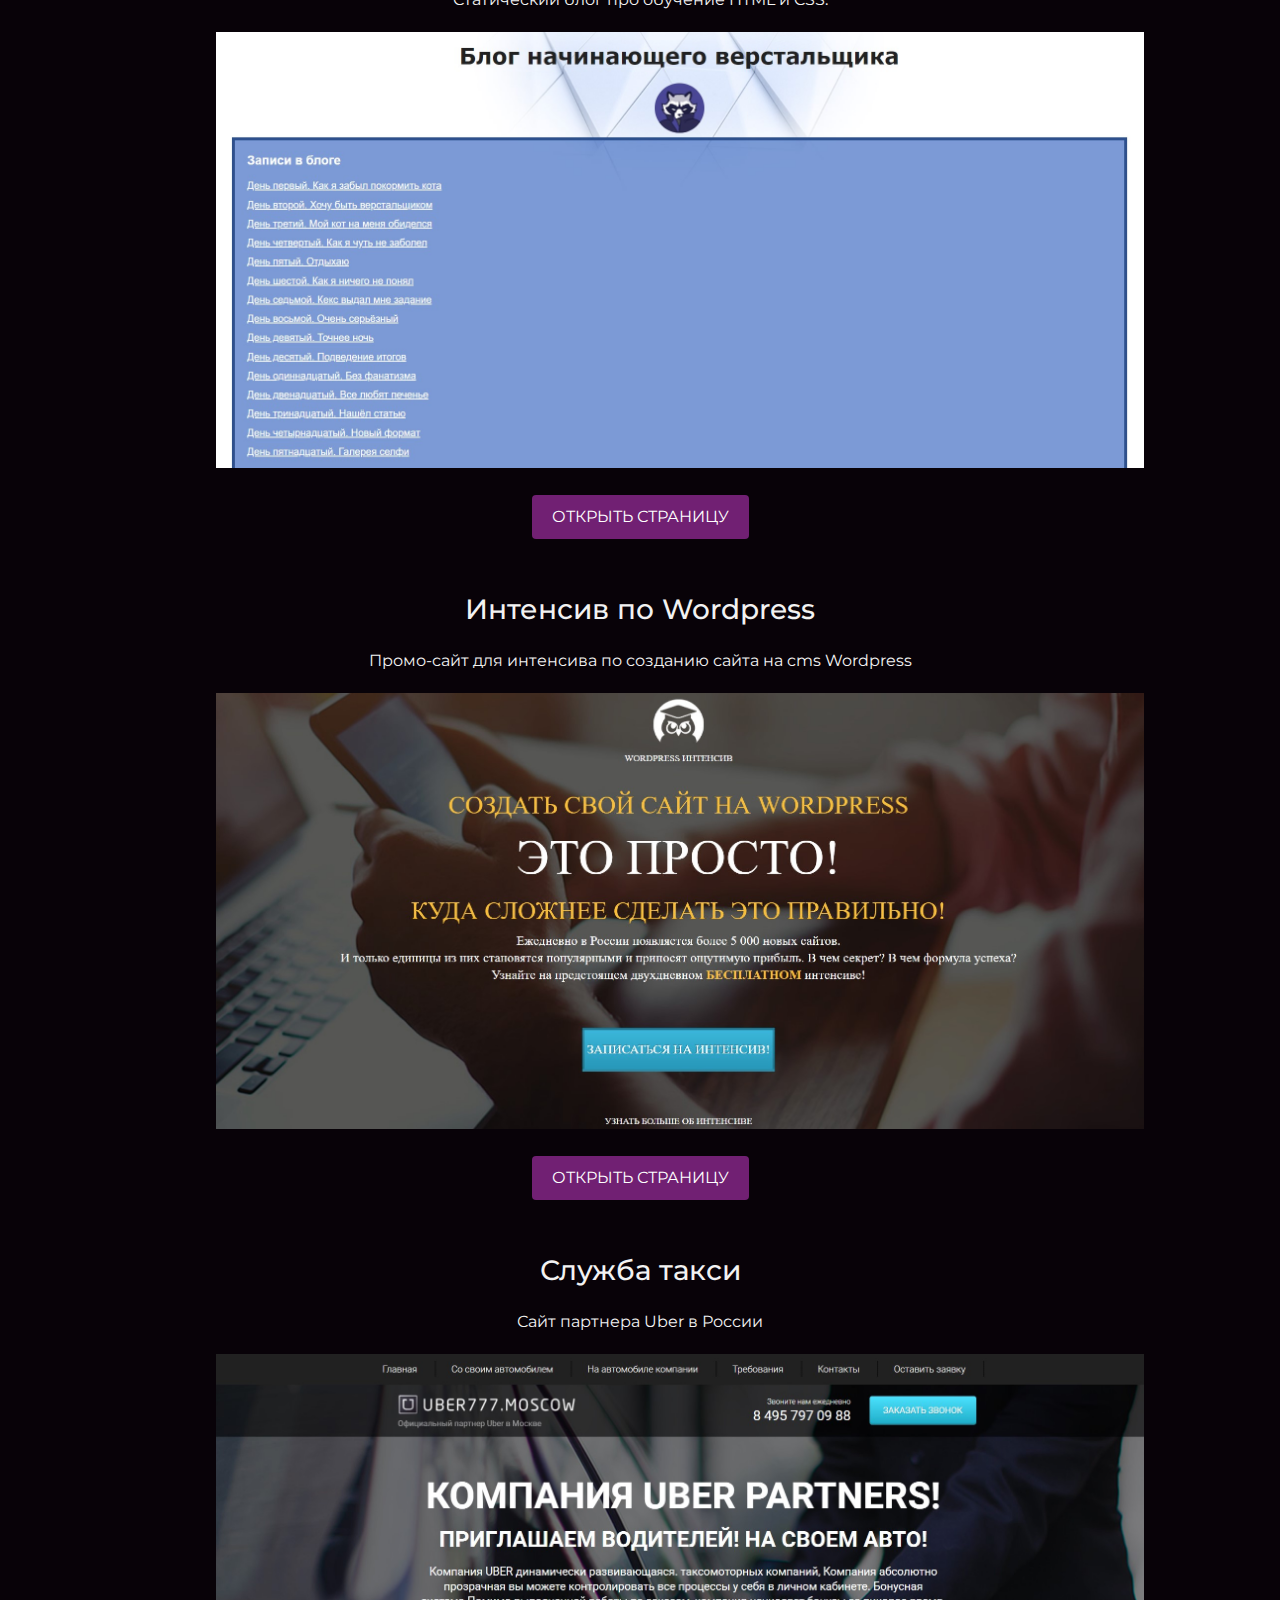
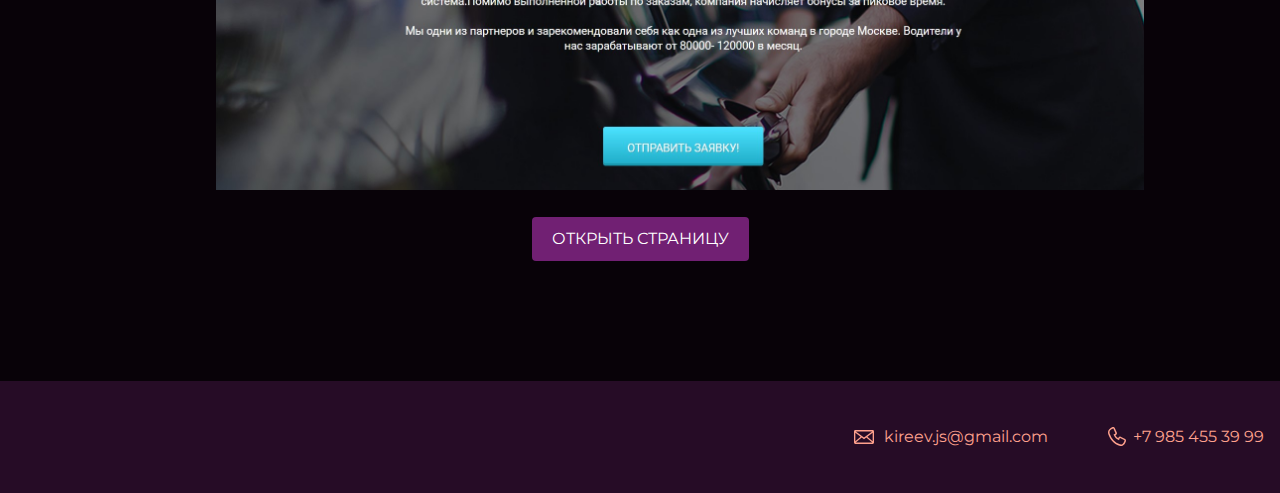
==== commit 9bc8b07d: "add new site" ====
--- a/index.html
+++ b/index.html
@@ -24,16 +24,16 @@
     </section>
 
     <section class="intro">
-     <figure class="user-image">
+      <figure class="user-image">
         <img src="files/user.jpg" width="928" height="536" alt="Фотография">
       </figure>
       <div class="container">
         <h2 class="subheading">Давайте познакомимся</h2>
-        <div>
+        <div class='subheading_text'>
           <h3>Пара слов о себе</h3>
             <p>Текст с парой слов о себе.</p>
         </div>
-        <div>
+        <div class="subheading_descr">
           <h3>Чем могу быть полезен</h3>
             <p>Текст о том, чем могу быть полезен.</p>
         </div>
@@ -57,24 +57,40 @@
     <section class="portfolio">
       <div class="container">
         <h2 class="subheading">Мои работы</h2>
+        <div class="first_site">
+
+          <h3>Магазин товаров для дома</h3>
+            <p>Мой первый сайт.</p>
           <figure>
             <img src="files/project.jpg" width="928" height="536" alt="Сайт магазина товаров для дома">
-           </figure>
+          </figure>
+          <a class="button" href="source/project/index.html">Открыть страницу</a>
+        </div>
 
-         <h3>Магазин товаров для дома</h3>
-           <p>Мой первый сайт.</p>
-            <a class="button" href="source/project/index.html">Открыть страницу</a>
-
-         <h3>Блог начинающего верстальщика</h3>
-          <p>Статический блог про обучение HTML и CSS.</p>
-
+       <div class="second_site">
+        <h3>Блог начинающего верстальщика</h3>
+        <p>Статический блог про обучение HTML и CSS.</p>
+        <figure>
+          <img src="files/Blog.jpg" width="928" height="436" alt="Мой первый блог">
+        </figure>
+        <a class="button" href="source/myblog/index.html">Открыть страницу</a> 
+       </div>
+       <div class="third_site">
+        <h3>Интенсив по Wordpress</h3>
+          <p>Промо-сайт для интенсива по созданию сайта на cms Wordpress</p>
+        <figure>
+          <img src="files/wordpress.jpg" width="928" height="436" alt="Сайт интенсива по Wordpress">
+        </figure>
+        <a class="button" href="source/Wordpress/index.html">Открыть страницу</a>
+       </div>
+        <div class="fourth_site">
+          <h3>Служба такси</h3>
+          <p>Сайт партнера Uber в России </p>
           <figure>
-            <img src="files/wordpress.jpg" width="928" height="436" alt="Сайт интенсива по Wordpress">
+            <img src="files/Uber.jpg" width="928" height="436" alt="Сайт партнера Uber">
           </figure>
-
-         <h3>Интенсив по Wordpress</h3>
-           <p>Промо-сайт для интенсива по созданию сайта на cms Wordpress</p>
-           <a class="button" href="source/Wordpress/index.html">Открыть страницу</a>
+          <a class="button" href="source/WEB_UBER/src/index.html">Открыть страницу</a>
+        </div>
       </div>
     </section>
 
--- a/style.css
+++ b/style.css
@@ -186,4 +186,18 @@
 .footer-phone {
   padding-left: 25px;
   background-image: url("img/icon-phone.svg");
+}
+
+.first_site {
+  margin-top: 10px;
+  text-align: center;
+}
+
+.second_site, .third_site, .fourth_site{
+  margin-top: 50px;
+  text-align: center;
+}
+
+.subheading, .subheading_text, .subheading_descr {
+  text-align: center;
 }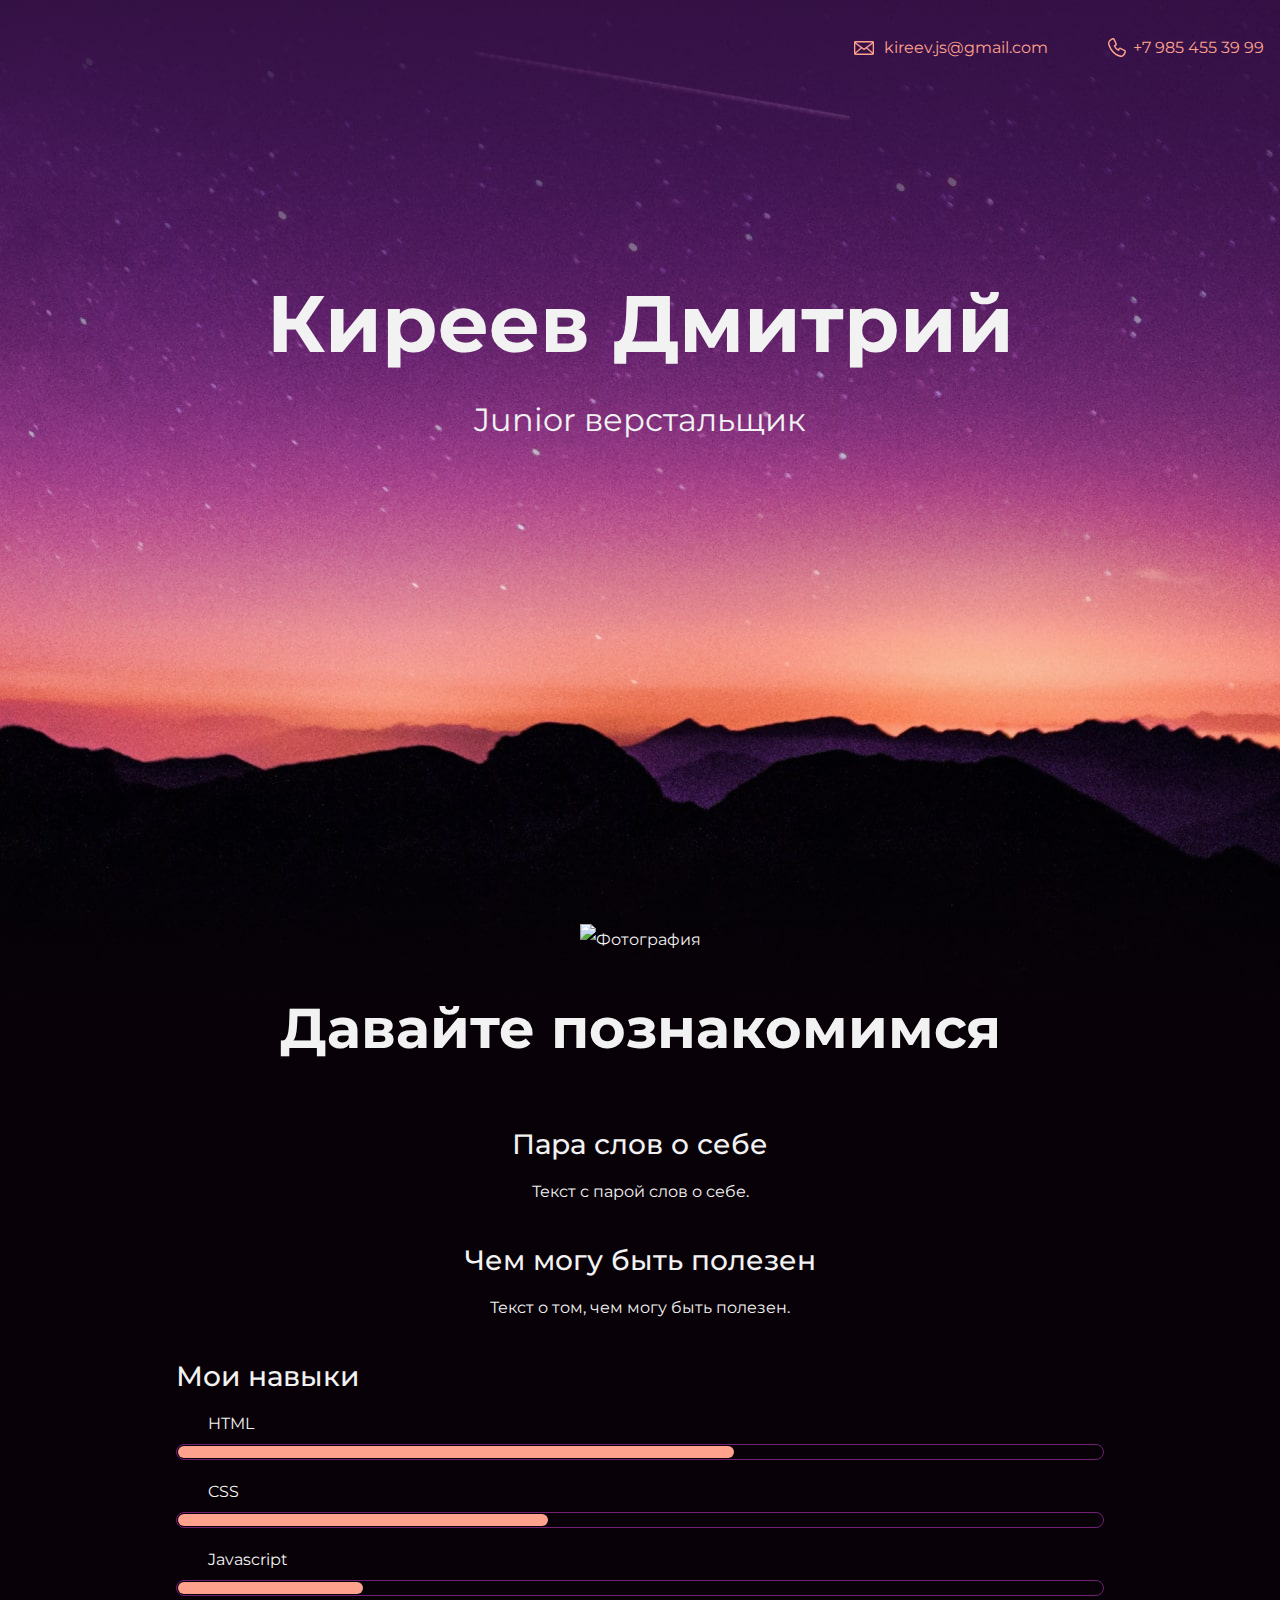
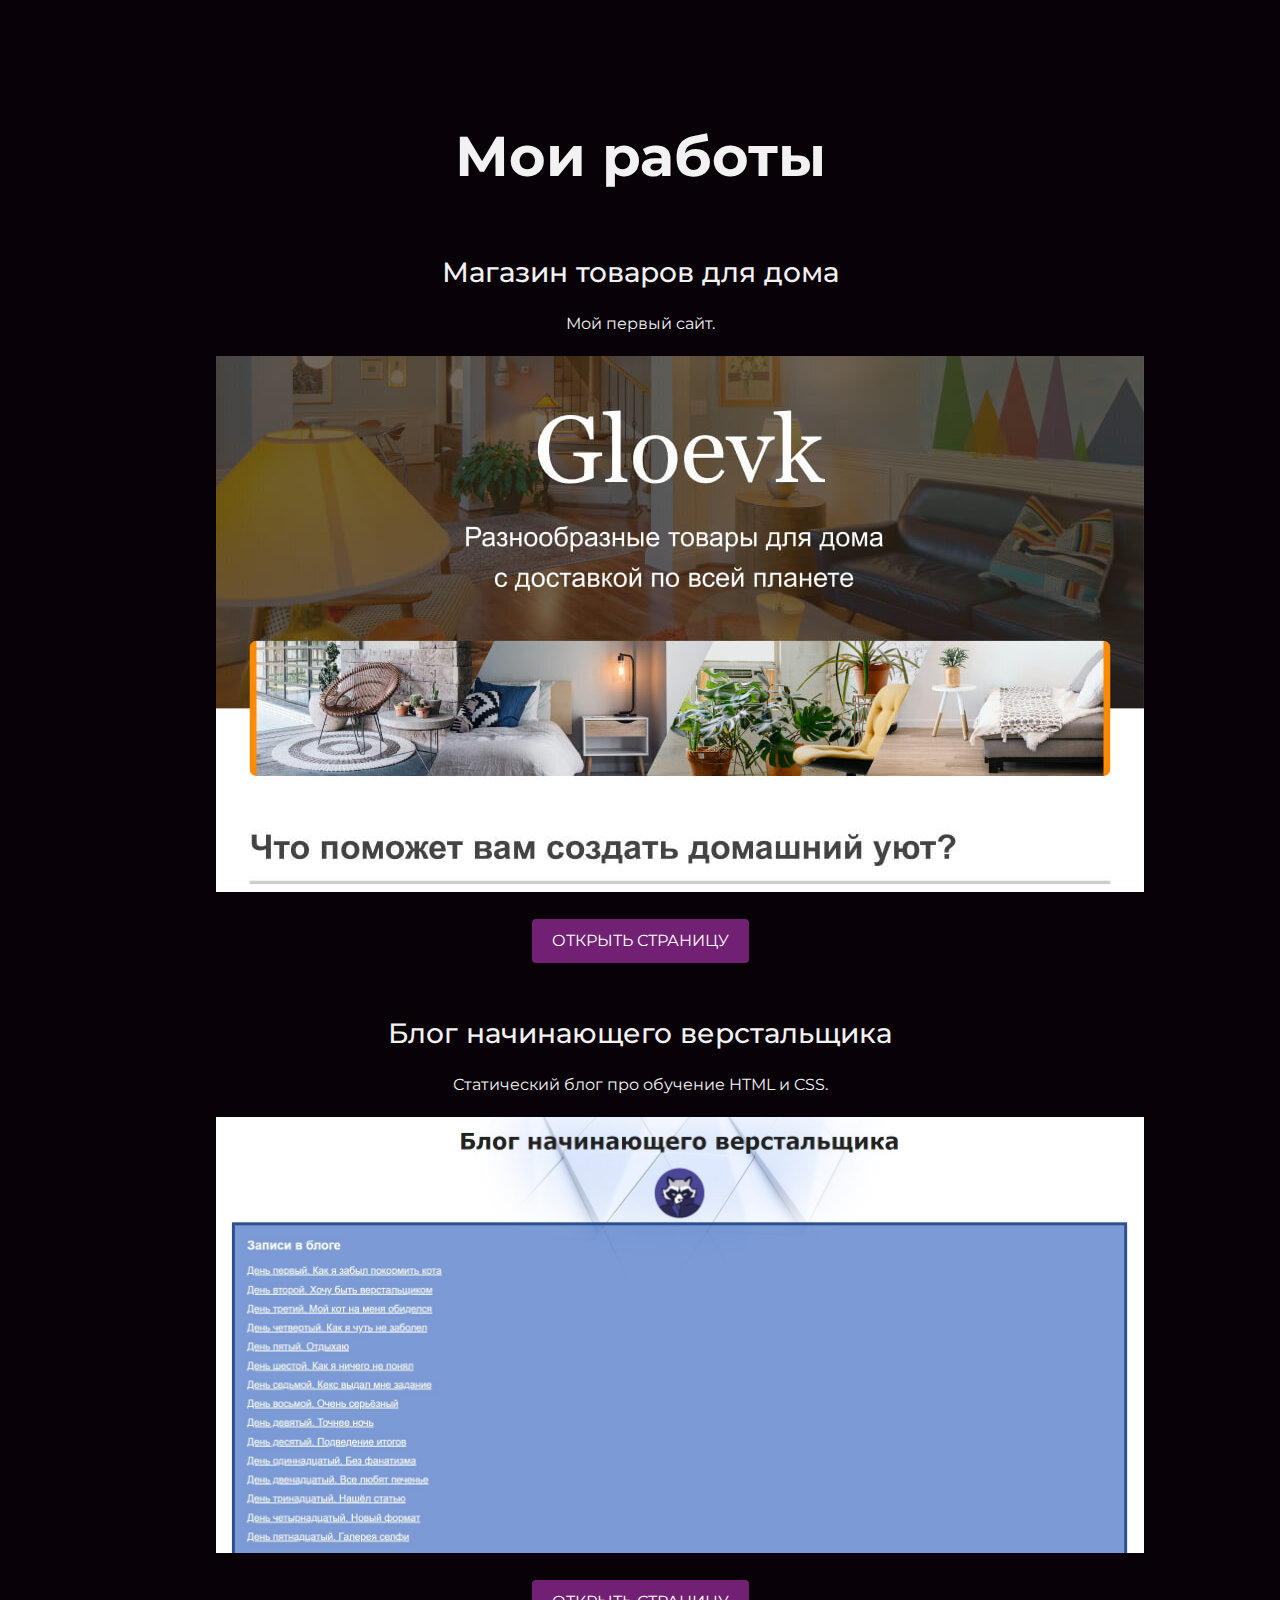
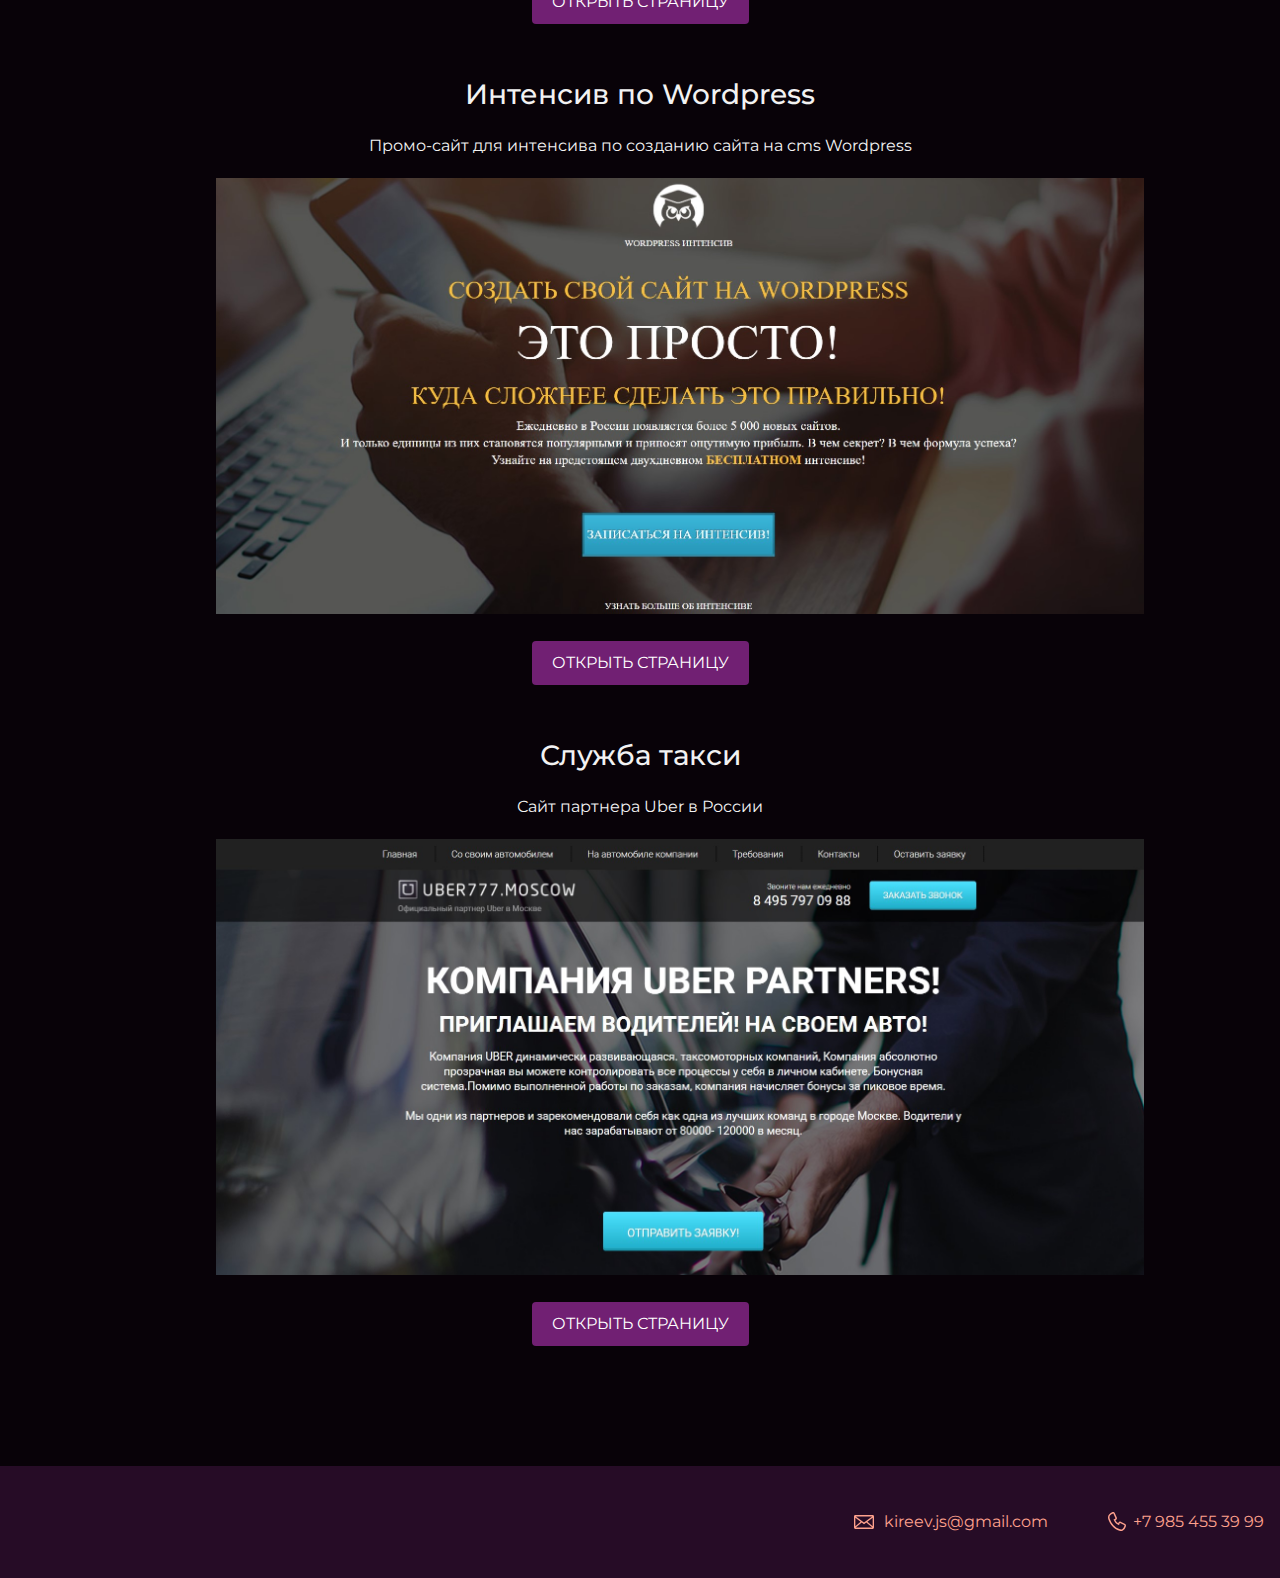
==== commit 39924e6d: "delete foto" ====
--- a/index.html
+++ b/index.html
@@ -25,7 +25,7 @@
 
     <section class="intro">
       <figure class="user-image">
-        <img src="files/user.jpg" width="928" height="536" alt="Фотография">
+        <img src="#" width="928" height="536" alt="Фотография">
       </figure>
       <div class="container">
         <h2 class="subheading">Давайте познакомимся</h2>
